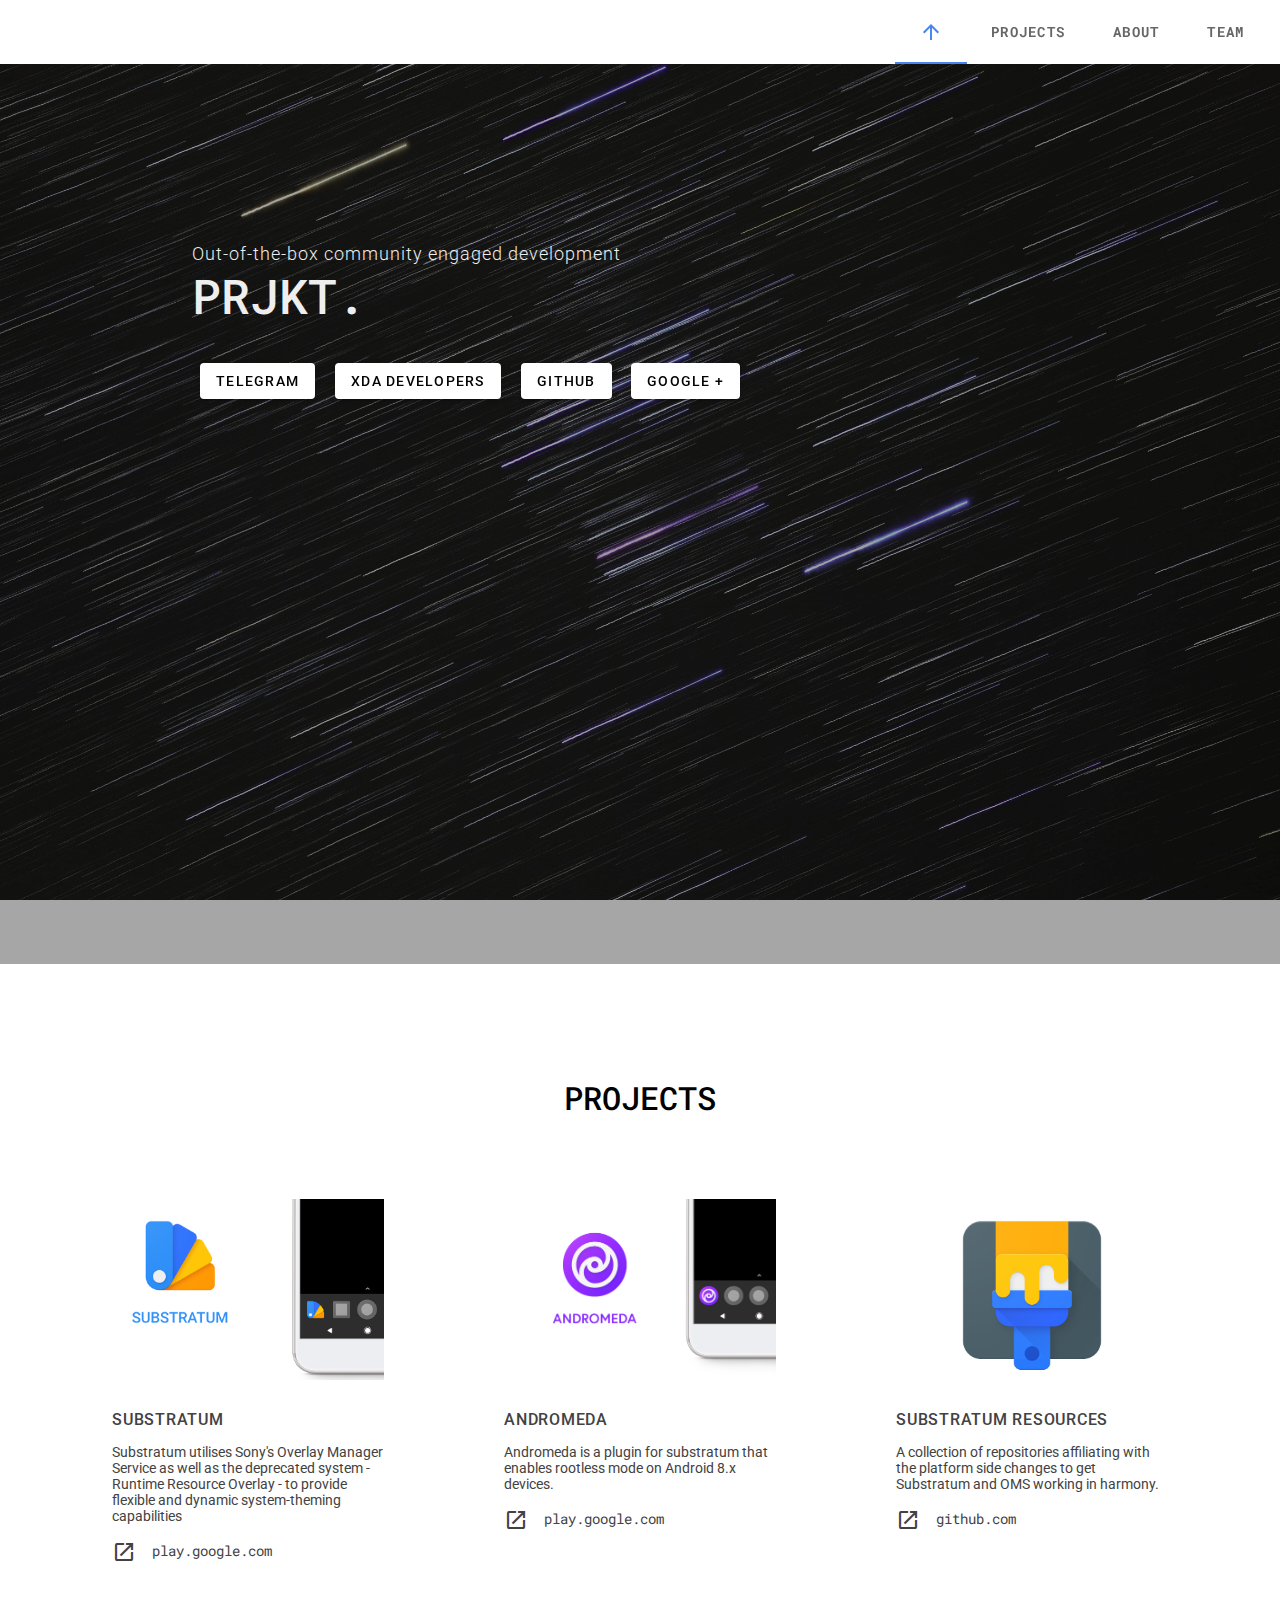
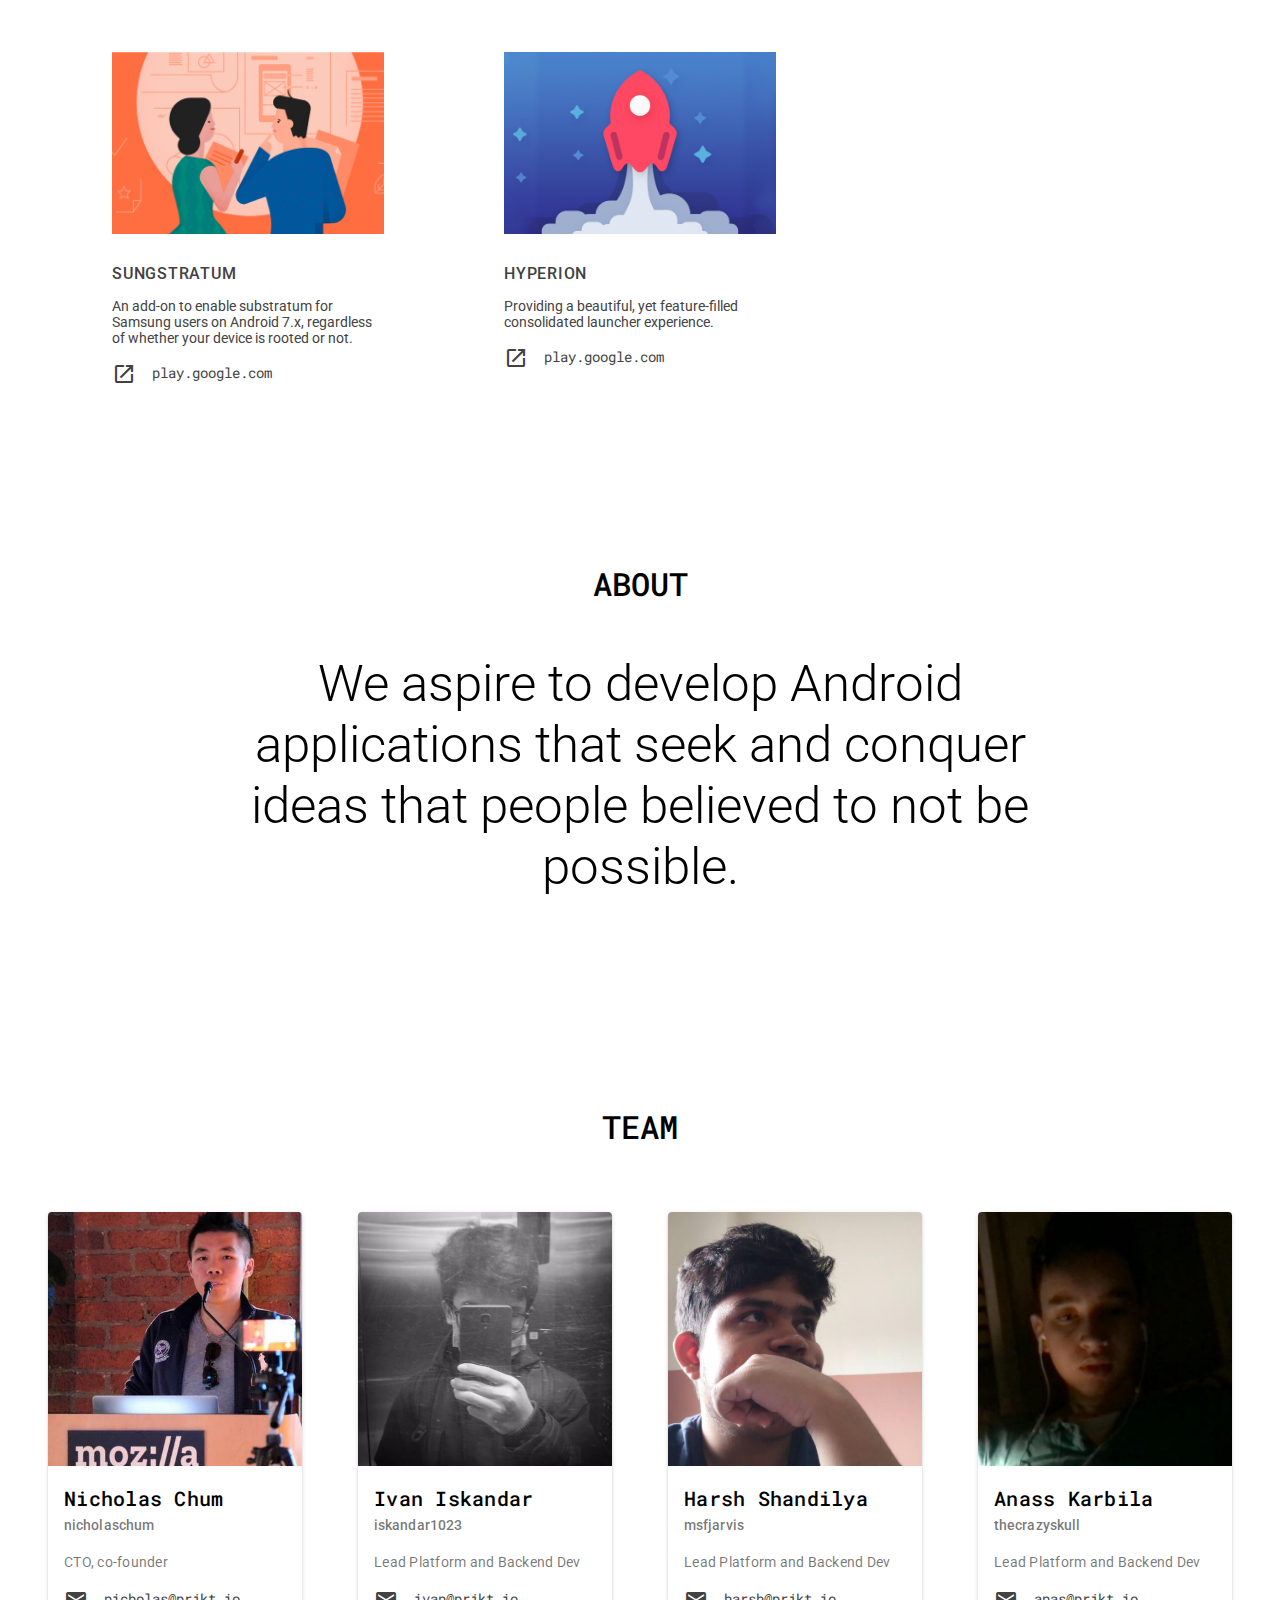
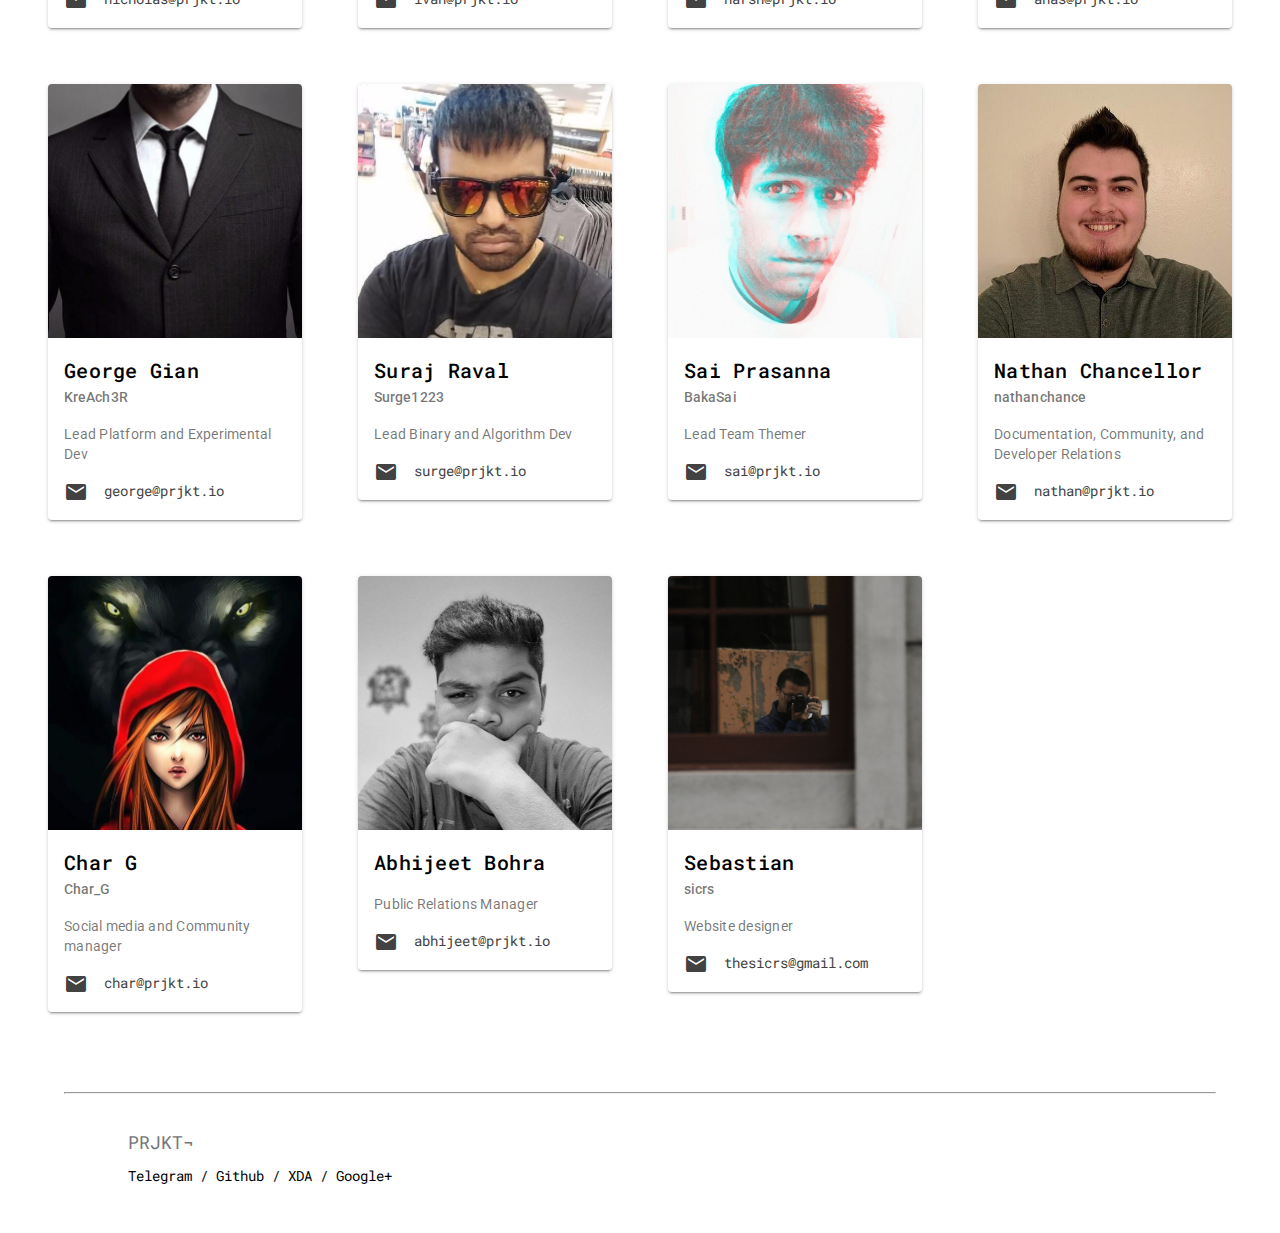
==== index.html @ 043cee05 "Fix navigation using the tab-bar" ====
<!DOCTYPE html>
<html>

<head>
    <meta charset="utf-8" />
    <meta http-equiv="X-UA-Compatible" content="IE=edge">
    <title>prjkt.</title>
    <meta name="viewport" content="width=device-width, initial-scale=1">

    <link rel="stylesheet" type="text/css" media="screen" href="css/material-components-web.min.css" />
    <link rel="stylesheet" href="https://fonts.googleapis.com/css?family=Roboto+Mono" />
    <link rel="stylesheet" type="text/css" href="css/main.css" />
    <link href="https://fonts.googleapis.com/css?family=Roboto" rel="stylesheet">
    <link href="https://fonts.googleapis.com/icon?family=Material+Icons" rel="stylesheet">

    <script src="js/material-components-web.min.js"></script>
    <script src="js/main.js"></script>
    <script src="js/smoothscroll.js"></script>
</head>

<body class="mdc-typography theme-primary">
        <header class="mdc-top-app-bar mdc-top-app-bar--fixed animatables">
            <div class="mdc-top-app-bar__row">
            <!--
                <section class="mdc-top-app-bar__section mdc-top-app-bar__section--align-start desktop">
                    <span class="mdc-top-app-bar__title invisible">prjkt</span>
                </section>
            -->
                <section class="mdc-top-app-bar__section mdc-top-app-bar__section--align-end">
                        <div class="mdc-tab-bar">
                                <div class="mdc-tab-scroller">
                                    <div class="mdc-tab-scroller__scroll-area">
                                        <div class="mdc-tab-scroller__scroll-content">
                                            <button class="mdc-tab mdc-tab--active ">
                                                <span class="mdc-tab__content">
                                                    <span class="mdc-tab__icon material-icons" aria-hidden="true">arrow_upward</span>
                                                </span>
                                                <span class="mdc-tab-indicator mdc-tab-indicator--active">
                                                    <span class="mdc-tab-indicator__content mdc-tab-indicator__content--underline"></span>
                                                </span>
                                                <span class="mdc-tab__ripple"></span>
                                            </button>
                                            <button class="mdc-tab ">
                                                <span class="mdc-tab__content">
                                                    <span class="mdc-tab__text-label">Projects</span>
                                                </span>
                                                <span class="mdc-tab-indicator">
                                                    <span class="mdc-tab-indicator__content mdc-tab-indicator__content--underline"></span>
                                                </span>
                                                <span class="mdc-tab__ripple"></span>
                                            </button>
                                            <button class="mdc-tab ">
                                                <span class="mdc-tab__content">
                                                    <span class="mdc-tab__text-label">About</span>
                                                </span>
                                                <span class="mdc-tab-indicator">
                                                    <span class="mdc-tab-indicator__content mdc-tab-indicator__content--underline"></span>
                                                </span>
                                                <span class="mdc-tab__ripple"></span>
                                            </button>
                                            <button class="mdc-tab ">
                                                <span class="mdc-tab__content">
                                                    <span class="mdc-tab__text-label">Team</span>
                                                </span>
                                                <span class="mdc-tab-indicator">
                                                    <span class="mdc-tab-indicator__content mdc-tab-indicator__content--underline"></span>
                                                </span>
                                                <span class="mdc-tab__ripple"></span>
                                            </button>
                                        </div>
                                    </div>
                                </div>
                            </div>
                </section>
            </div>
        </header>
        
        <div class="main mdc-top-app-bar--fixed-adjust">
            <div class="hero animatables">
                <div class="hero container">
                    <h1 class="hero desc mdc-typography--body2">Out-of-the-box community engaged development</h1>
                    <h1 class="hero title">PRJKT.</h1>
                    <div class="links">
                        <a class="mdc-button mdc-button--raised" target="_blank" href="https://t.me/substratum">Telegram</a>
                        <a class="mdc-button mdc-button--raised" target="_blank" href="https://forum.xda-developers.com/apps/substratum">XDA Developers</a>
                        <a class="mdc-button mdc-button--raised" target="_blank" href="https://www.github.com/prjkt-io">Github</a>
                        <a class="mdc-button mdc-button--raised" target="_blank" href="https://plus.google.com/communities/102261717366580091389">Google +</a>
                    </div>
                </div>
            </div>

            <div class="projects animatables mdc-layout-grid section">
                <h1 class="mdc-typography__headline5 projects-header section-header">Projects</h1>

                <div class="mdc-layout-grid__inner">

                    <div class=" mdc-layout-grid__cell mdc-layout-grid__cell--span-4-desktop mdc-layout-grid__cell--span-8-tablet">
                        <div class="project-item">
                            <a href="https://play.google.com/store/apps/details?id=projekt.substratum" target="_blank">

                                <div class="project-image" style="background-image: url(assets/images/image19.png)"></div>
                                <div class="project-content">
                                    <div class="project-heading mdc-typography--overline">
                                        substratum
                                    </div>
                                    <div class="project-desc">
                                        Substratum utilises Sony's Overlay Manager Service as well as the deprecated
                                        system - Runtime Resource Overlay - to provide flexible and dynamic
                                        system-theming capabilities
                                    </div>
                                    <div class="project-tag url">
                                        <i class="material-icons">open_in_new</i>
                                        play.google.com
                                    </div>
                                </div>

                            </a>
                        </div>
                    </div>

                    <div class="mdc-layout-grid__cell mdc-layout-grid__cell--span-4-desktop mdc-layout-grid__cell--span-8-tablet">
                        <div class="project-item">
                            <a href="https://play.google.com/store/apps/details?id=projekt.andromeda" target="_blank">
                                <div class="project-image" style="background-image: url(assets/images/image07.png)"></div>
                                <div class="project-content">
                                    <div class="project-heading mdc-typography--overline">
                                        andromeda
                                    </div>
                                    <div class="project-desc">
                                        Andromeda is a plugin for substratum that enables rootless mode on Android 8.x
                                        devices.
                                    </div>
                                    <div class="project-tag url">
                                        <i class="material-icons">open_in_new</i>
                                        play.google.com
                                    </div>
                                </div>
                            </a>
                        </div>
                    </div>

                    <div class="mdc-layout-grid__cell mdc-layout-grid__cell--span-4-desktop mdc-layout-grid__cell--span-8-tablet">
                        <div class="project-item">
                            <a href="https://github.com/SubstratumResources" target="_blank">
                                <div class="project-image" style="background-image: url(assets/images/image20.png)"></div>
                                <div class="project-content">
                                    <div class="project-heading mdc-typography--overline">
                                        substratum resources
                                    </div>
                                    <div class="project-desc">
                                        A collection of repositories affiliating with the platform side changes to get
                                        Substratum and OMS working in harmony.
                                    </div>
                                    <div class="project-tag url">
                                        <i class="material-icons">open_in_new</i>
                                        github.com
                                    </div>
                                </div>
                            </a>
                        </div>
                    </div>

                    <div class="mdc-layout-grid__cell mdc-layout-grid__cell--span-4-desktop mdc-layout-grid__cell--span-8-tablet">
                        <div class="project-item">
                            <a href="https://play.google.com/store/apps/details?id=projekt.sungstratum" target="_blank">
                                <div class="project-image"></div>
                                <div class="project-content">
                                    <div class="project-heading mdc-typography--overline">
                                        sungstratum
                                    </div>
                                    <div class="project-desc">
                                        An add-on to enable substratum for Samsung users on Android 7.x, regardless of
                                        whether your device is rooted or not.
                                    </div>
                                    <div class="project-tag url">
                                        <i class="material-icons">open_in_new</i>
                                        play.google.com
                                    </div>
                                </div>
                            </a>
                        </div>
                    </div>

                    <div class="mdc-layout-grid__cell mdc-layout-grid__cell--span-4-desktop mdc-layout-grid__cell--span-8-tablet">
                        <div class="project-item">
                            <a href="https://play.google.com/store/apps/details?id=projekt.launcher" target="_blank">
                                <div class="project-image" style="background-image: url(assets/images/image21.png)"></div>
                                <div class="project-content">
                                    <div class="project-heading mdc-typography--overline">
                                        hyperion
                                    </div>
                                    <div class="project-desc">
                                        Providing a beautiful, yet feature-filled consolidated launcher experience.
                                    </div>
                                    <div class="project-tag url">
                                        <i class="material-icons">open_in_new</i>
                                        play.google.com
                                    </div>
                                </div>
                            </a>
                        </div>
                    </div>
                </div>

            </div>
            
            <div class="about section">
                <h1 class="about-header section-header">About</h1>
                <p class="about-content">We aspire to develop Android applications that <span class="about-special">s</span><span class="about-special">e</span><span class="about-special">e</span><span class="about-special">k</span><span class="about-special"> </span><span class="about-special">a</span><span class="about-special">n</span><span class="about-special">d</span><span class="about-special"> </span><span class="about-special">c</span><span class="about-special">o</span><span class="about-special">n</span><span class="about-special">q</span><span class="about-special">u</span><span class="about-special">e</span><span class="about-special">r</span><span class="about-special"> </span><span class="about-special">i</span><span class="about-special">d</span><span class="about-special">e</span><span class="about-special">a</span><span class="about-special">s</span> that people believed to not be possible.</p>
            </div>

            <div class="team section mdc-layout-grid">
                <h1 class="team-header section-header">Team</h1>
                <div class="mdc-layout-grid__inner">

                    <div class="mdc-layout-grid__cell mdc-layout-grid__cell--span-3-desktop mdc-layout-grid__cell--span-8-tablet mdc-layout-grid__cell--span-4-phone">
                        <a class="mdc-card" href="mailto:nicholas@prjkt.io">
                            
                            <div class="mdc-card__media mdc-card__media--square" style="background-image: url(assets/images/image08.jpg)"></div>
                            <div class="card-primary">
                                <h2 class="mdc-typography--headline6">Nicholas Chum</h2>
                                <h3 class="mdc-typography--subtitle2">nicholaschum</h3>
                            </div>
                            <div class="card-secondary mdc-typography--body2">
                                CTO, co-founder
                            </div>
                            <div class="tag">
                                <i class="material-icons">mail</i>
                                nicholas@prjkt.io
                            </div>
                            
                        </a>
                    </div>

                    <div class="mdc-layout-grid__cell mdc-layout-grid__cell--span-3-desktop mdc-layout-grid__cell--span-8-tablet mdc-layout-grid__cell--span-4-phone">
                        <a class="mdc-card" href="mailto:ivan@prjkt.io">
                            
                            <div class="mdc-card__media mdc-card__media--square" style="background-image: url(assets/images/image10.jpg)"></div>
                            <div class="card-primary">
                                <h2 class="mdc-typography--headline6">Ivan Iskandar</h2>
                                <h3 class="mdc-typography--subtitle2">iskandar1023</h3>
                            </div>
                            <div class="card-secondary mdc-typography--body2">
                                Lead Platform and Backend Dev
                            </div>
                            <div class="tag">
                                <i class="material-icons">mail</i>
                                ivan@prjkt.io
                            </div>
                            
                        </a>
                    </div>

                    <div class="mdc-layout-grid__cell mdc-layout-grid__cell--span-3-desktop mdc-layout-grid__cell--span-8-tablet mdc-layout-grid__cell--span-4-phone">
                        <a class="mdc-card" href="mailto:harsh@prjkt.io">
                            
                            <div class="mdc-card__media mdc-card__media--square" style="background-image: url(assets/images/image11.jpg)"></div>
                            <div class="card-primary">
                                <h2 class="mdc-typography--headline6">Harsh Shandilya</h2>
                                <h3 class="mdc-typography--subtitle2">msfjarvis</h3>
                            </div>
                            <div class="card-secondary mdc-typography--body2">
                                Lead Platform and Backend Dev
                            </div>
                            <div class="tag">
                                <i class="material-icons">mail</i>
                                harsh@prjkt.io
                            </div>
                            
                        </a>
                    </div>

                    <div class="mdc-layout-grid__cell mdc-layout-grid__cell--span-3-desktop mdc-layout-grid__cell--span-8-tablet mdc-layout-grid__cell--span-4-phone">
                        <a class="mdc-card" href="mailto:anas@prjkt.io">
                            
                            <div class="mdc-card__media mdc-card__media--square" style="background-image: url(assets/images/image12.jpg)"></div>
                            <div class="card-primary">
                                <h2 class="mdc-typography--headline6">Anass Karbila</h2>
                                <h3 class="mdc-typography--subtitle2">thecrazyskull</h3>
                            </div>
                            <div class="card-secondary mdc-typography--body2">
                                Lead Platform and Backend Dev
                            </div>
                            <div class="tag">
                                <i class="material-icons">mail</i>
                                anas@prjkt.io
                            </div>
                            
                        </a>
                    </div>

                    <div class="mdc-layout-grid__cell mdc-layout-grid__cell--span-3-desktop mdc-layout-grid__cell--span-8-tablet mdc-layout-grid__cell--span-4-phone">
                        <a class="mdc-card" href="mailto:george@prjkt.io">
                            
                            <div class="mdc-card__media mdc-card__media--square" style="background-image: url(assets/images/image13.jpg)"></div>
                            <div class="card-primary">
                                <h2 class="mdc-typography--headline6">George Gian</h2>
                                <h3 class="mdc-typography--subtitle2">KreAch3R</h3>
                            </div>
                            <div class="card-secondary mdc-typography--body2">
                                Lead Platform and Experimental Dev
                            </div>
                            <div class="tag">
                                <i class="material-icons">mail</i>
                                george@prjkt.io
                            </div>
                            
                        </a>
                    </div>

                    <div class="mdc-layout-grid__cell mdc-layout-grid__cell--span-3-desktop mdc-layout-grid__cell--span-8-tablet mdc-layout-grid__cell--span-4-phone">
                        <a class="mdc-card" href="mailto:surge@prjkt.io">
                            
                            <div class="mdc-card__media mdc-card__media--square" style="background-image: url(assets/images/image14.jpg)"></div>
                            <div class="card-primary">
                                <h2 class="mdc-typography--headline6">Suraj Raval</h2>
                                <h3 class="mdc-typography--subtitle2">Surge1223</h3>
                            </div>
                            <div class="card-secondary mdc-typography--body2">
                                Lead Binary and Algorithm Dev
                            </div>
                            <div class="tag">
                                <i class="material-icons">mail</i>
                                surge@prjkt.io
                            </div>
                            
                        </a>
                    </div>

                    <div class="mdc-layout-grid__cell mdc-layout-grid__cell--span-3-desktop mdc-layout-grid__cell--span-8-tablet mdc-layout-grid__cell--span-4-phone">
                        <a class="mdc-card" href="mailto:sai@prjkt.io">
                            
                            <div class="mdc-card__media mdc-card__media--square" style="background-image: url(assets/images/image15.jpg)"></div>
                            <div class="card-primary">
                                <h2 class="mdc-typography--headline6">Sai Prasanna</h2>
                                <h3 class="mdc-typography--subtitle2">BakaSai</h3>
                            </div>
                            <div class="card-secondary mdc-typography--body2">
                                Lead Team Themer
                            </div>
                            <div class="tag">
                                <i class="material-icons">mail</i>
                                sai@prjkt.io
                            </div>
                            
                        </a>
                    </div>

                    <div class="mdc-layout-grid__cell mdc-layout-grid__cell--span-3-desktop mdc-layout-grid__cell--span-8-tablet mdc-layout-grid__cell--span-4-phone">
                        <a class="mdc-card" href="mailto:nathan@prjkt.io">
                            
                            <div class="mdc-card__media mdc-card__media--square" style="background-image: url(assets/images/image16.jpg)"></div>
                            <div class="card-primary">
                                <h2 class="mdc-typography--headline6">Nathan Chancellor</h2>
                                <h3 class="mdc-typography--subtitle2">nathanchance</h3>
                            </div>
                            <div class="card-secondary mdc-typography--body2">
                                Documentation, Community, and Developer Relations
                            </div>
                            <div class="tag">
                                <i class="material-icons">mail</i>
                                nathan@prjkt.io
                            </div>
                            
                        </a>
                    </div>

                    <div class="mdc-layout-grid__cell mdc-layout-grid__cell--span-3-desktop mdc-layout-grid__cell--span-8-tablet mdc-layout-grid__cell--span-4-phone">
                        <a class="mdc-card" href="mailto:char@prjkt.io">
                            
                            <div class="mdc-card__media mdc-card__media--square" style="background-image: url(assets/images/image17.jpg)"></div>
                            <div class="card-primary">
                                <h2 class="mdc-typography--headline6">Char G</h2>
                                <h3 class="mdc-typography--subtitle2">Char_G</h3>
                            </div>
                            <div class="card-secondary mdc-typography--body2">
                                Social media and Community manager
                            </div>
                            <div class="tag">
                                <i class="material-icons">mail</i>
                                char@prjkt.io
                            </div>
                            
                        </a>
                    </div>

                    <div class="mdc-layout-grid__cell mdc-layout-grid__cell--span-3-desktop mdc-layout-grid__cell--span-8-tablet mdc-layout-grid__cell--span-4-phone">
                        <a class="mdc-card" href="mailto:abhijeet@prjkt.io">
                            
                            <div class="mdc-card__media mdc-card__media--square" style="background-image: url(assets/images/image18.jpg)"></div>
                            <div class="card-primary">
                                <h2 class="mdc-typography--headline6">Abhijeet Bohra</h2>
                            </div>
                            <div class="card-secondary mdc-typography--body2">
                                Public Relations Manager
                            </div>
                            <div class="tag">
                                <i class="material-icons">mail</i>
                                abhijeet@prjkt.io
                            </div>
                            
                        </a>
                    </div>
                    

                    <div class="mdc-layout-grid__cell mdc-layout-grid__cell--span-3-desktop mdc-layout-grid__cell--span-8-tablet mdc-layout-grid__cell--span-4-phone">
                        <a class="mdc-card" href="mailto:thesicrs@gmail.com">
                            
                            <div class="mdc-card__media mdc-card__media--square" style="background-image: url(assets/images/image22.jpeg)"></div>
                            <div class="card-primary">
                                <h2 class="mdc-typography--headline6">Sebastian</h2>
                                <h3 class="mdc-typography--subtitle2">sicrs</h3>
                            </div>
                            <div class="card-secondary mdc-typography--body2">
                                Website designer
                            </div>
                            <div class="tag">
                                <i class="material-icons">mail</i>
                                thesicrs@gmail.com
                            </div>
                            
                        </a>
                    </div>
                </div>
            </div>
            
            <div class="footer">
                <div class="container">
                    <hr>
                    <div class="footer-inner">
                        <h2 class="mdc-typography--headline5">PRJKT</h2>
                        <ul>
                            <li><a target="_blank" href="https://t.me/substratum">Telegram</a></li>
                            <li><a target="_blank" href="https://www.github.com/prjkt-io">Github</a></li>
                            <li><a target="_blank" href="https://forum.xda-developers.com/apps/substratum">XDA</a></li>
                            <li><a target="_blank" href="https://plus.google.com/communities/102261717366580091389">Google+</a></li>
                        </ul>
                    </div>
                </div>
            </div>
        </div>
            
        </div>

</body>

</html>
---- css/main.css ----
/*RULES*/
@media (max-width: 599px) {
    .phone {
        visibility: visible
    }
    .desktop {
        visibility: hidden
    }
    .about-content {
        font-size: 8vw;
        padding: 0 3vw 64px;
    }
    .footer-inner {
        padding: 32px 1.5vw 32px;
    }
    .mdc-tab-bar {
        margin: 0 auto;
    }
    :root {
        --header-h: 56px
    }
}

@media (min-width: 600px) {
    .phone {
        visibility: hidden
    }
    .desktop {
        visibility: visible
    }
    .about-content {
        font-size: 4vw;
        padding: 0 12.5vw 64px;
    }
    .footer-inner {
        padding: 32px 5vw 32px;
    }
    :root {
        --header-h: 64px
    }
    
}

* {
    margin: 0px;
    padding: 0px;
}

html {
    overflow-x: hidden
}

body {
    font-family: 'Roboto';
    --mdc-theme-primary: #FFFFFF;
    --mdc-theme-on-primary: #000000;
}

.mdc-top-app-bar {
    color: #000000;
}

header .mdc-button {
    --mdc-theme-primary: #344955;
}

.mdc-top-app-bar__section--align-end button {
    margin-left: 8px;
    margin-right: 8px;
}

.mdc-top-app-bar__title {
    font-family: 'Roboto Mono';
    color: #000;
}

.mdc-top-app-bar .active {
    --mdc-theme-primary: var(--mdc-theme-secondary)
}

.hero {
    background-size: cover;
    background-position: center;
    background-position: center;
    background-repeat: no-repeat;
    background-image: url(../assets/images/bg.jpg);
    background-attachment: fixed;
}

.hero .container {
    padding: 20vh 15vw 0;
    height: 80vh;
    background: linear-gradient(rgba(0, 0, 0, .35), rgba(0, 0, 0, .35));
    color: #EEEEEE;
}

.hero.container .title, .desc {
    background: rgba(0, 0, 0, 0);
}

.hero .desc {
    font-size: 18px;
    letter-spacing: 1px;
    font-weight: 300;
}

.hero .title {
    font-size: 48px;
    font-weight: 500;
    font-family: 'Roboto Mono';
}

.hero .links {
    padding-top: 28px;
}

.hero .links .mdc-button {
    margin: 8px 8px;
}
/*PROJECTS*/
.section {
    padding: 16px 2.5vw 32px;
}

.section-header {
    font-family: 'Roboto Mono';
    font-weight: 500;
    text-align: center;
    padding: 96px 32px 48px;
    text-transform: uppercase;
}

.projects .mdc-layout-grid__inner {
    padding: 0 2.5vw;
}

.project-item {
    padding : 32px;
    height: auto;
    margin: 0 16px;
    box-sizing: border-box;
    border-radius: 4px;
}

.project-image::before {
    display: block;
    content: "";
    width: 100%;
    padding-top: 66.67%;
}

.project-item:hover {
    box-shadow: 0 3px 3px -2px rgba(0,0,0,.2),0 3px 4px 0 rgba(0,0,0,.14),0 1px 8px 0 rgba(0,0,0,.12)
}

.project-image {
    position: relative;
    background-position: center;
    background-size: cover;
    background-repeat: no-repeat;
    background-image: url(../assets/images/test.png);
}

.project-item a {
    text-transform: none;
    text-decoration: none;
    color: #424242;
    border-radius: 8px;
}

.project-content {
    margin-top: 24px;
}

.project-heading {
    font-size: 1rem;
    font-family: 'Roboto';
    font-weight: 500;
    letter-spacing: .75px;
}

.project-desc {
    margin-top: 8px;
    font-size: 14px;
}

.project-tag {
    font-size: .875rem;
    font-family: 'Roboto Mono';
    margin-top: 16px;
    font-weight: 400;
}

.project-tag i {
    margin-right: 8px;
    vertical-align: middle;
}
/*About*/
.about-content {
    text-align: center;
    font-weight: 300;
}

.about-special-selected {
    background-color: #4885ed;
    color: #ffffff;
}

/*TEAM*/
.team .mdc-layout-grid__inner {
    align-content: center
}

.team .mdc-layout-grid__cell {
    margin: 16px;
}

.mdc-card {
    height: auto;
    --mdc-theme-primary: var(--mdc-theme-secondary);
    text-transform: none;
    text-decoration: none;
}

.card-primary {
    padding: 16px;
}

.card-primary h2 {
    font-family: 'Roboto Mono';
    color: #000
}

.card-primary h3 {
    color: rgba(0, 0, 0, .54)
}

.card-secondary {
    padding: 0 16px 16px;
    color: rgba(0, 0, 0, .54)
}

.mdc-card .tag {
    padding: 0 16px 16px;
    font-family: 'Roboto Mono';
    font-size: .875rem;
    font-weight: 400;
    color: rgb(66, 66, 66);
}

.mdc-card .tag i {
    vertical-align: middle;
    margin-right: 8px;
}

/*FOOTER*/
.footer .container {
    padding: 32px 5vw 16px;
}

.footer hr {
    color: #eeeeee;
}

.footer h2 {
    font-family: 'Roboto Mono';
    color: #757575;
    font-size: 18px;
    margin-bottom: 8px
}

.footer h2::after {
    content: '\AC'
}

.footer ul {
    list-style-type: none;
    align-items: center;
    display: flex;
}

.footer li {
    font-size: .875rem;
    font-family: 'Roboto Mono'
}

.footer li::after {
    content: '/';
    margin: 0 8px;
}

.footer li:nth-child(4)::after {
    content: ''
}

.footer ul a {
    text-decoration: none;
    text-transform: none;
    color: #000000;
}

.invisible {
    visibility: hidden;
}

.mdc-tab-bar {
    --mdc-theme-primary: #4885ed;
    width: inherit
}

.mdc-tab {
    font-family: 'Roboto Mono';
    font-weight: 700;
    height: var(--header-h)
}

.mdc-tab-bar button {
    margin: 0px;
}

.mdc-top-app-bar__section--align-end {
    padding: 0px 12px;
}
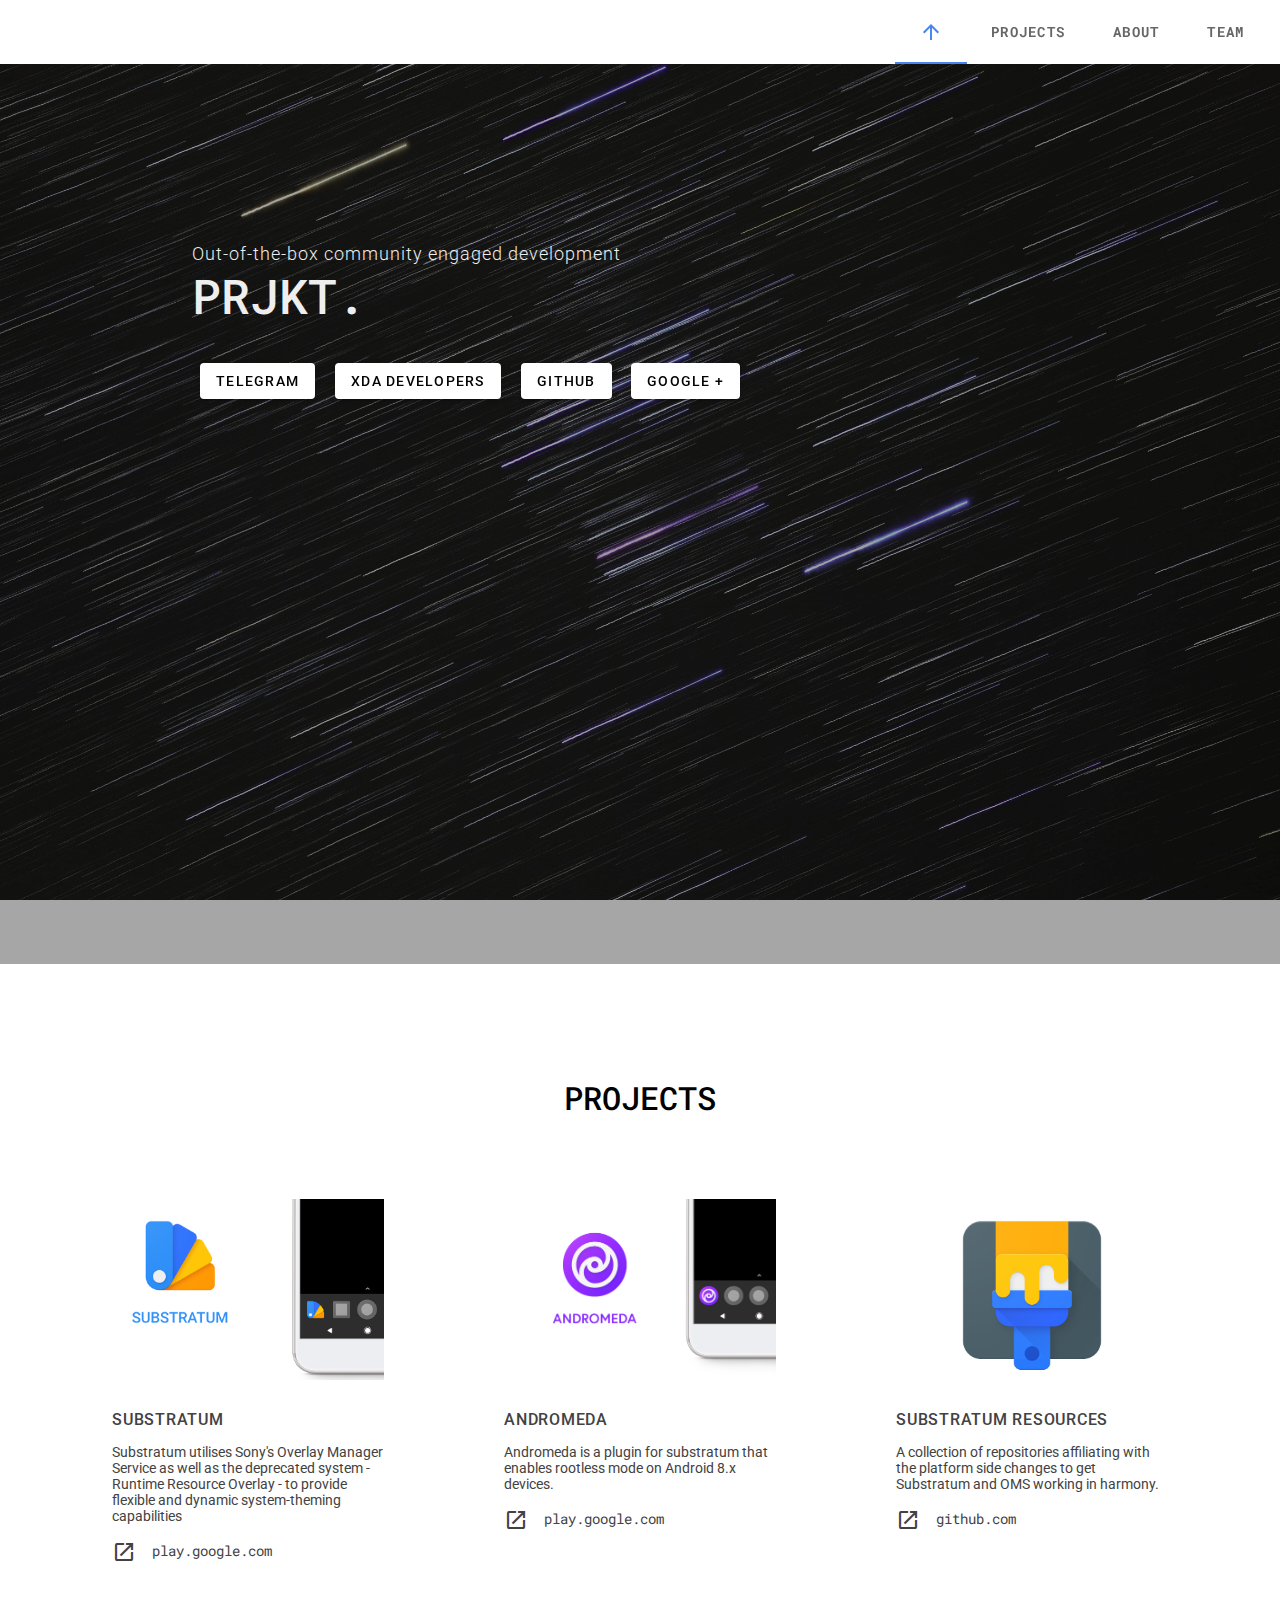
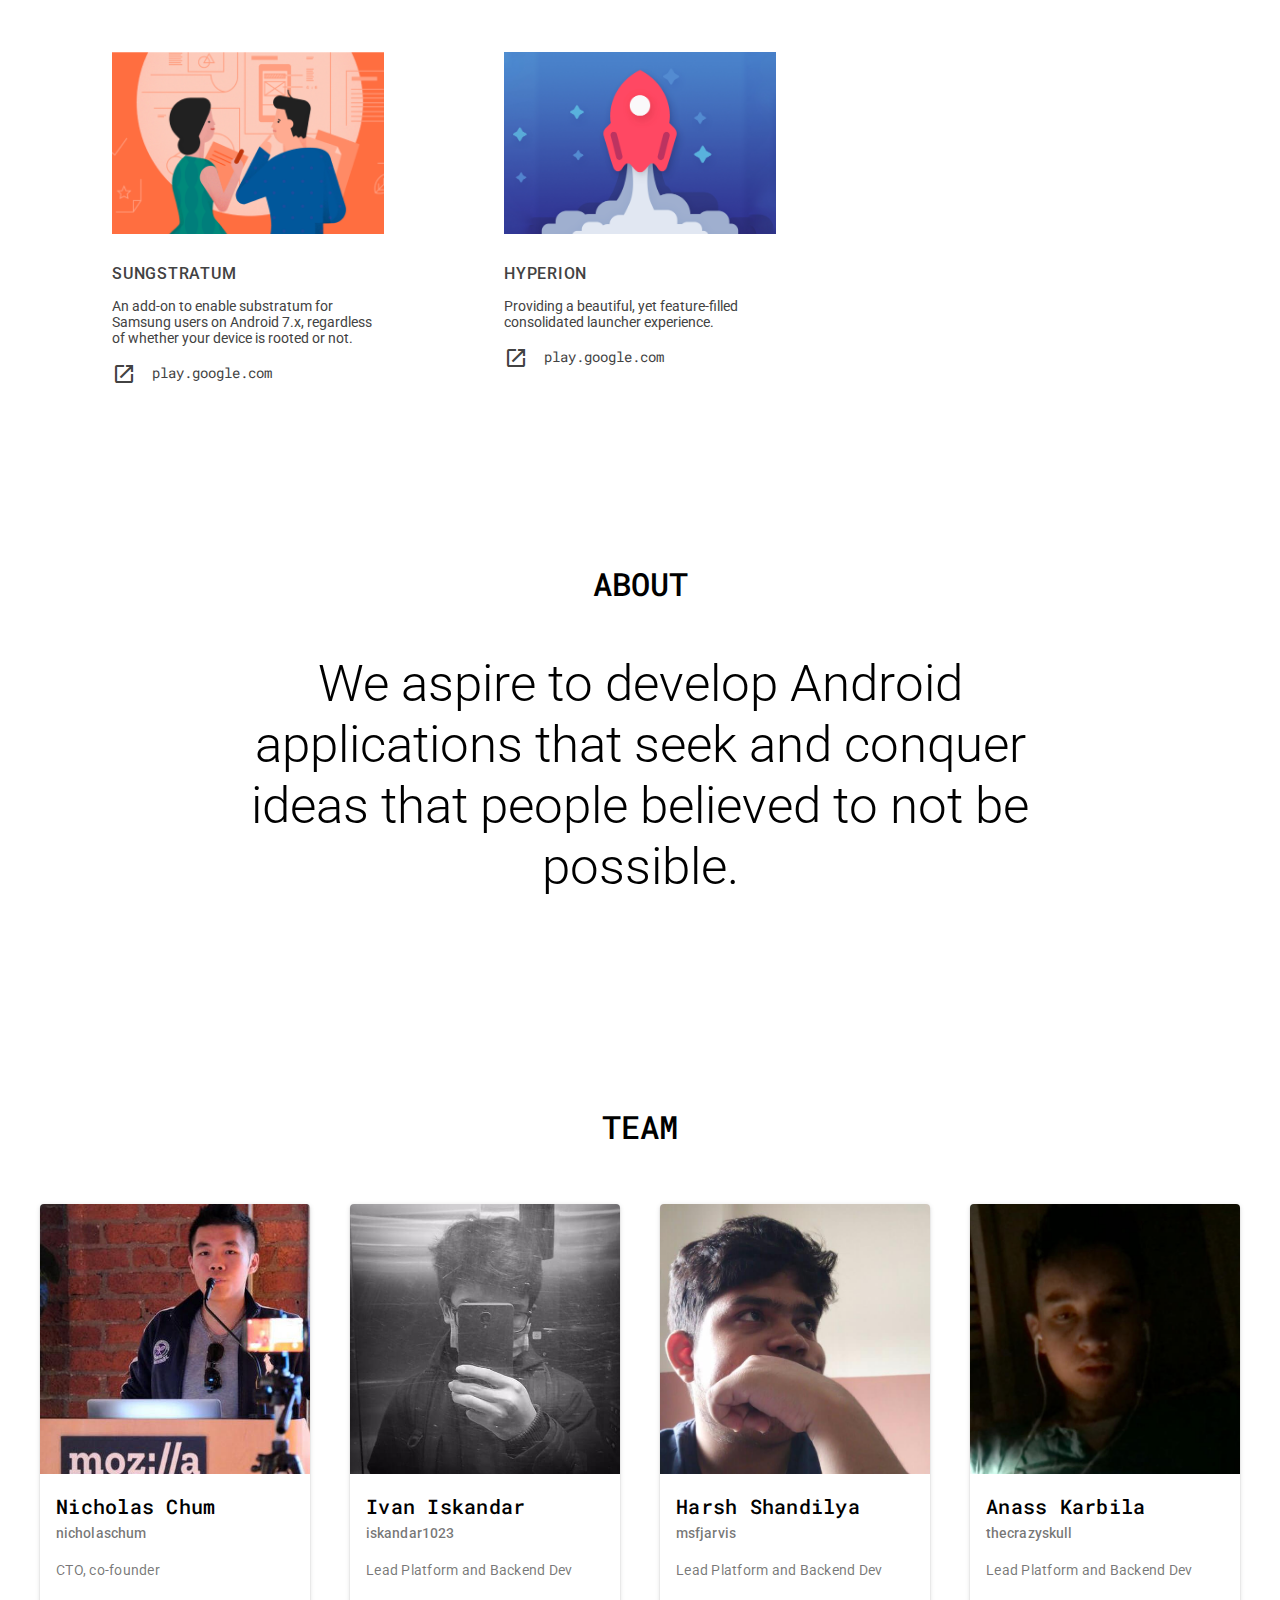
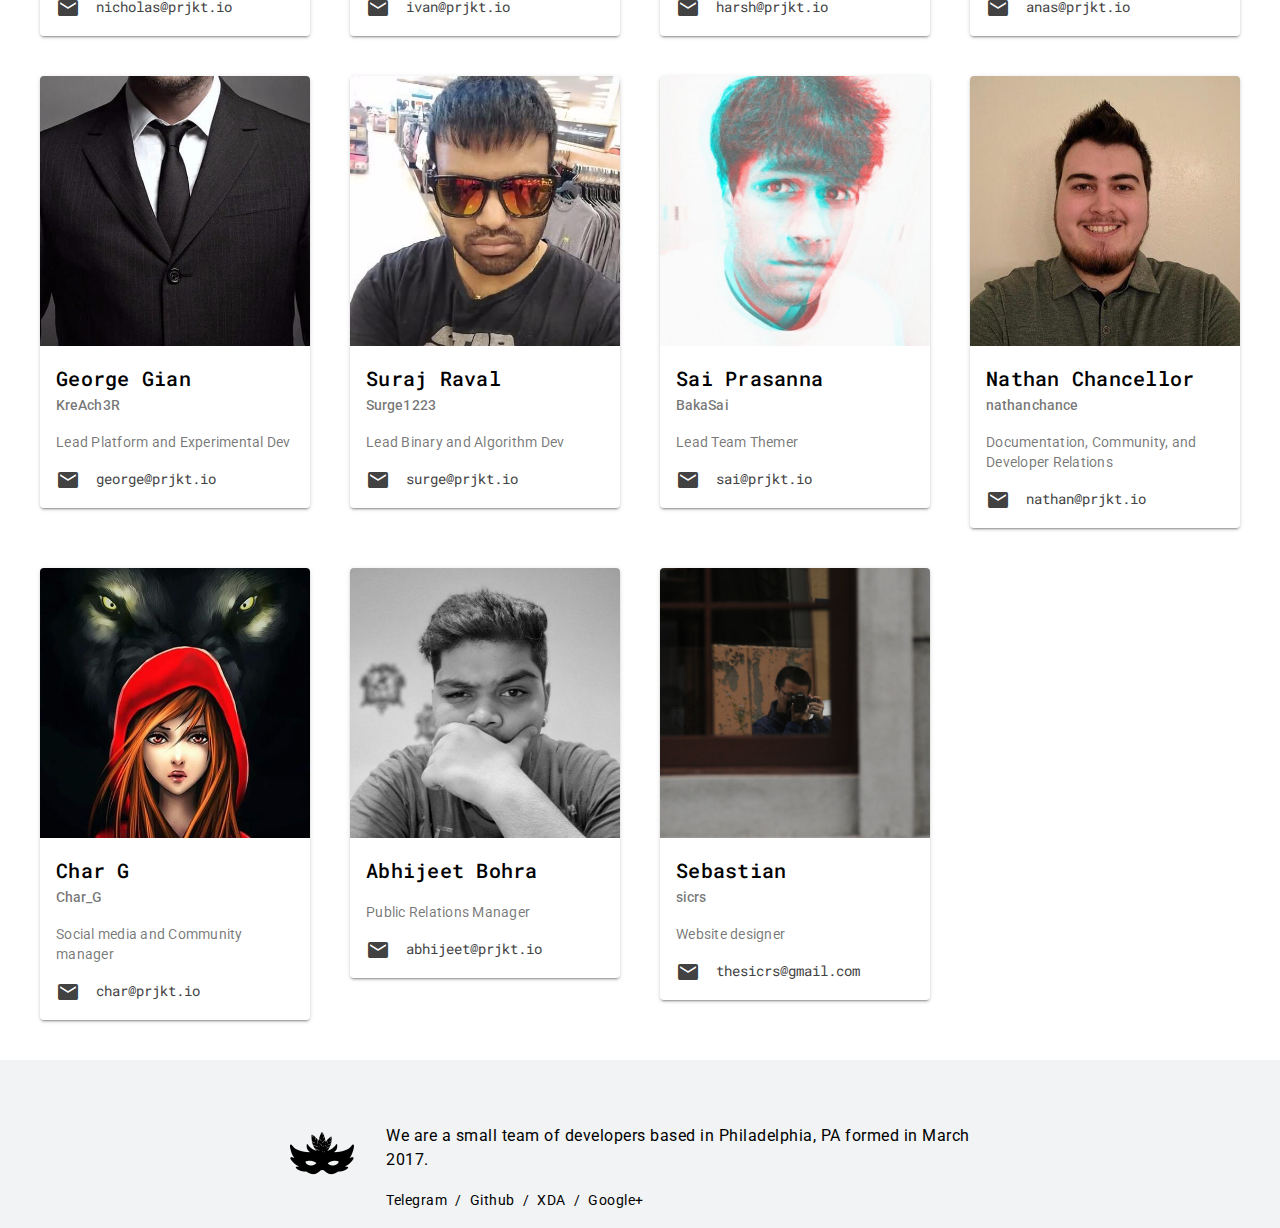
==== commit ed304adc: "Rework footer" ====
--- a/index.html
+++ b/index.html
@@ -423,7 +423,7 @@
                     </div>
                 </div>
             </div>
-            
+            <!--
             <div class="footer">
                 <div class="container">
                     <hr>
@@ -438,6 +438,30 @@
                     </div>
                 </div>
             </div>
+        -->
+            <div class="footer">
+                <div class="footer-wrapper">
+                    <div class="footer-content">
+                        <a class="footer-logo-link">
+                            <div class="footer-logo"></div>
+                        </a>
+                        <div class="footer-text mdc-typography--body1">
+                            We are a small team of developers based in Philadelphia, PA formed in March 2017. 
+                            <div class="footer-link-container">
+                                <ul>
+                                    <li><a target="_blank" href="https://t.me/substratum">Telegram</a></li>
+                                    <li><a target="_blank" href="https://www.github.com/prjkt-io">Github</a></li>
+                                    <li><a target="_blank" href="https://forum.xda-developers.com/apps/substratum">XDA</a></li>
+                                    <li><a target="_blank" href="https://plus.google.com/communities/102261717366580091389">Google+</a></li>
+                                </ul>
+                            </div>
+                        </div>
+                        
+                    </div>
+                    
+                </div>
+            </div>
+
         </div>
             
         </div>
--- a/css/main.css
+++ b/css/main.css
@@ -19,6 +19,9 @@
     :root {
         --header-h: 56px
     }
+    .footer-content {
+        flex-direction: column;
+    }
 }
 
 @media (min-width: 600px) {
@@ -44,6 +47,12 @@
 * {
     margin: 0px;
     padding: 0px;
+}
+
+a {
+    text-decoration: none;
+    text-transform: none;
+    color: #000
 }
 
 html {
@@ -212,7 +221,7 @@
 }
 
 .team .mdc-layout-grid__cell {
-    margin: 16px;
+    margin: 8px;
 }
 
 .mdc-card {
@@ -254,49 +263,54 @@
 }
 
 /*FOOTER*/
-.footer .container {
-    padding: 32px 5vw 16px;
-}
-
-.footer hr {
-    color: #eeeeee;
-}
-
-.footer h2 {
-    font-family: 'Roboto Mono';
-    color: #757575;
-    font-size: 18px;
-    margin-bottom: 8px
-}
-
-.footer h2::after {
-    content: '\AC'
-}
-
-.footer ul {
+.footer {
+    padding: 48px 64px 0;
+    background-color: #f1f3f4;
+}
+
+.footer, .footer-content {
+    display: flex
+}
+
+.footer-wrapper {
+    max-width: 700px;
+    margin:  0px auto;
+    padding: 16px 0px;    
+}
+
+.footer-logo {
+    background-image: url(../assets/images/teamlogo.png);
+    width: 64px;
+    height: 64px;
+    background-size: cover;
+    background-position: center;
+    vertical-align: middle;
+    margin-right: 32px;
+}
+
+.footer-link-container {
+    padding-top: 16px;
+}
+
+.footer-link-container ul {
     list-style-type: none;
     align-items: center;
     display: flex;
 }
 
-.footer li {
+.footer-link-container li {
     font-size: .875rem;
-    font-family: 'Roboto Mono'
-}
-
-.footer li::after {
+    font-family: 'Roboto';
+}
+
+.footer-link-container li::after {
     content: '/';
     margin: 0 8px;
 }
 
-.footer li:nth-child(4)::after {
-    content: ''
-}
-
-.footer ul a {
-    text-decoration: none;
-    text-transform: none;
-    color: #000000;
+.footer-link-container li:nth-child(4)::after {
+    content: '';
+    margin: 0 8px;
 }
 
 .invisible {
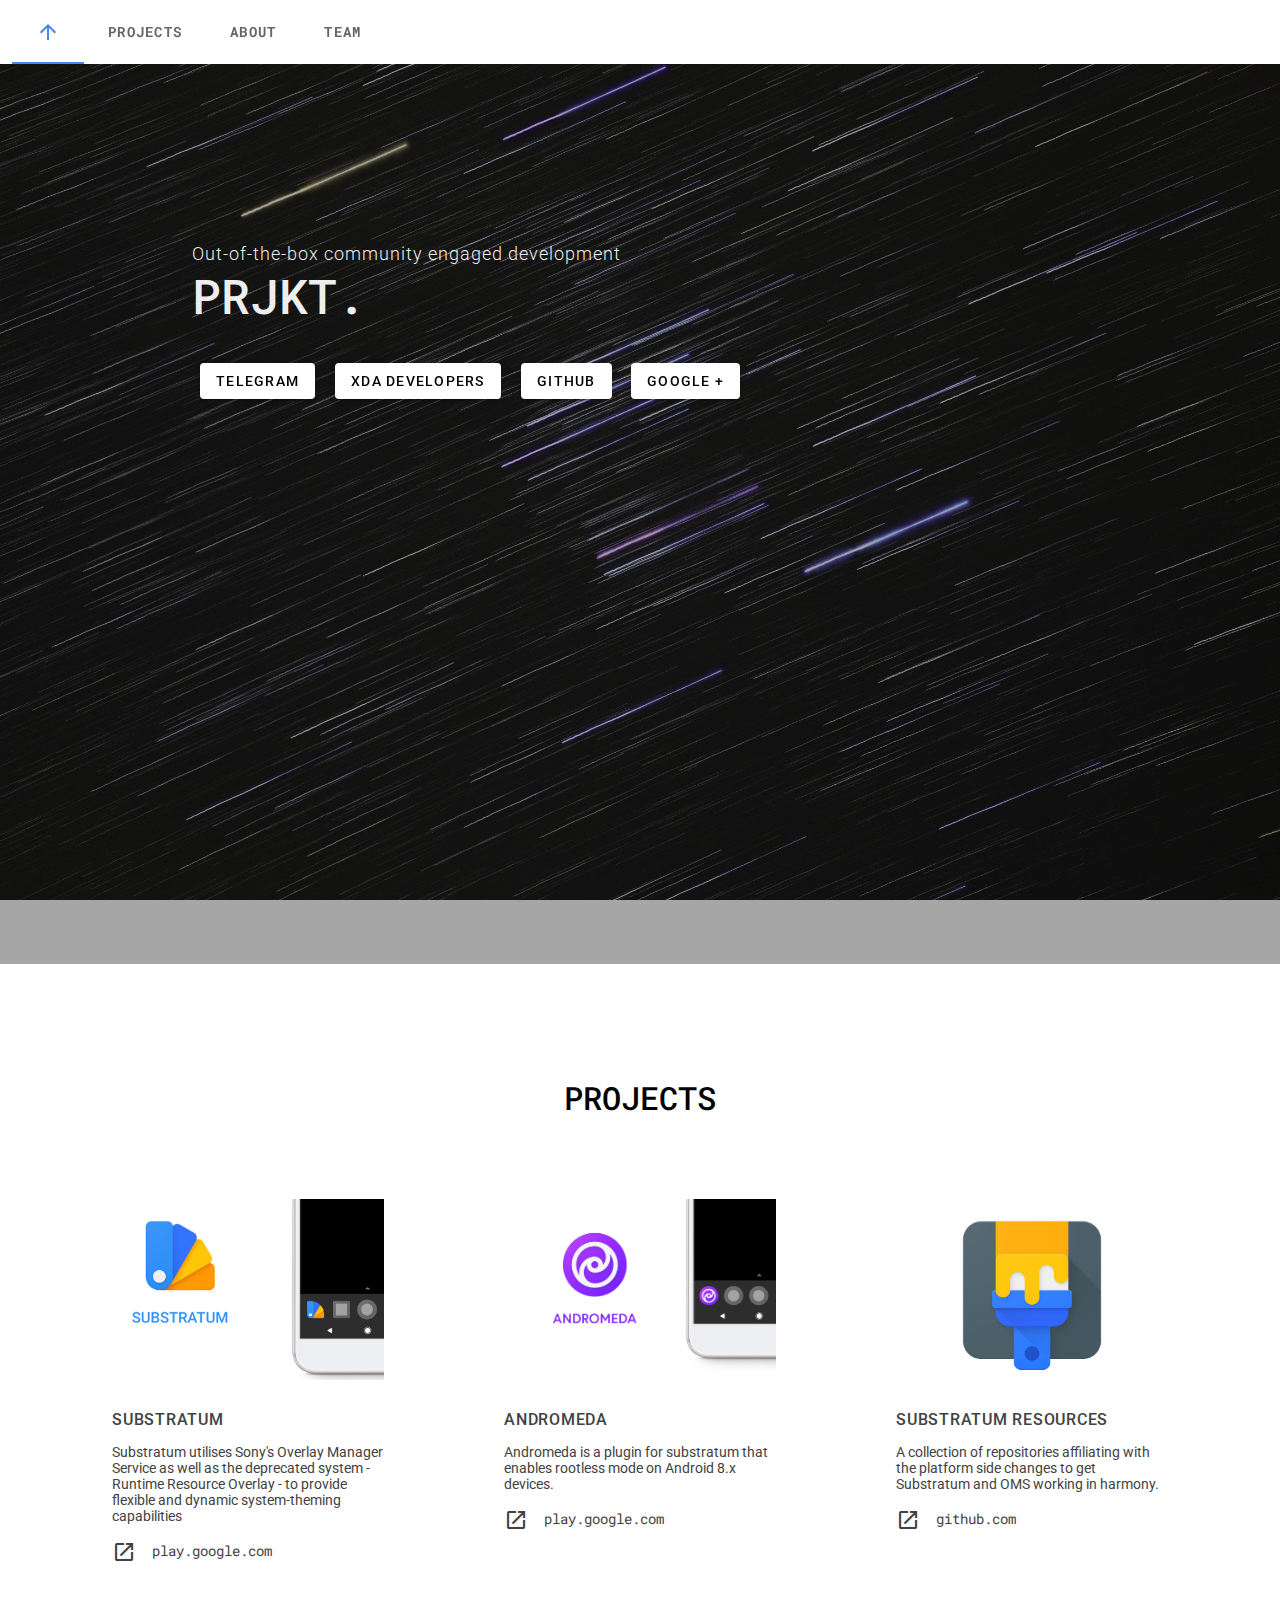
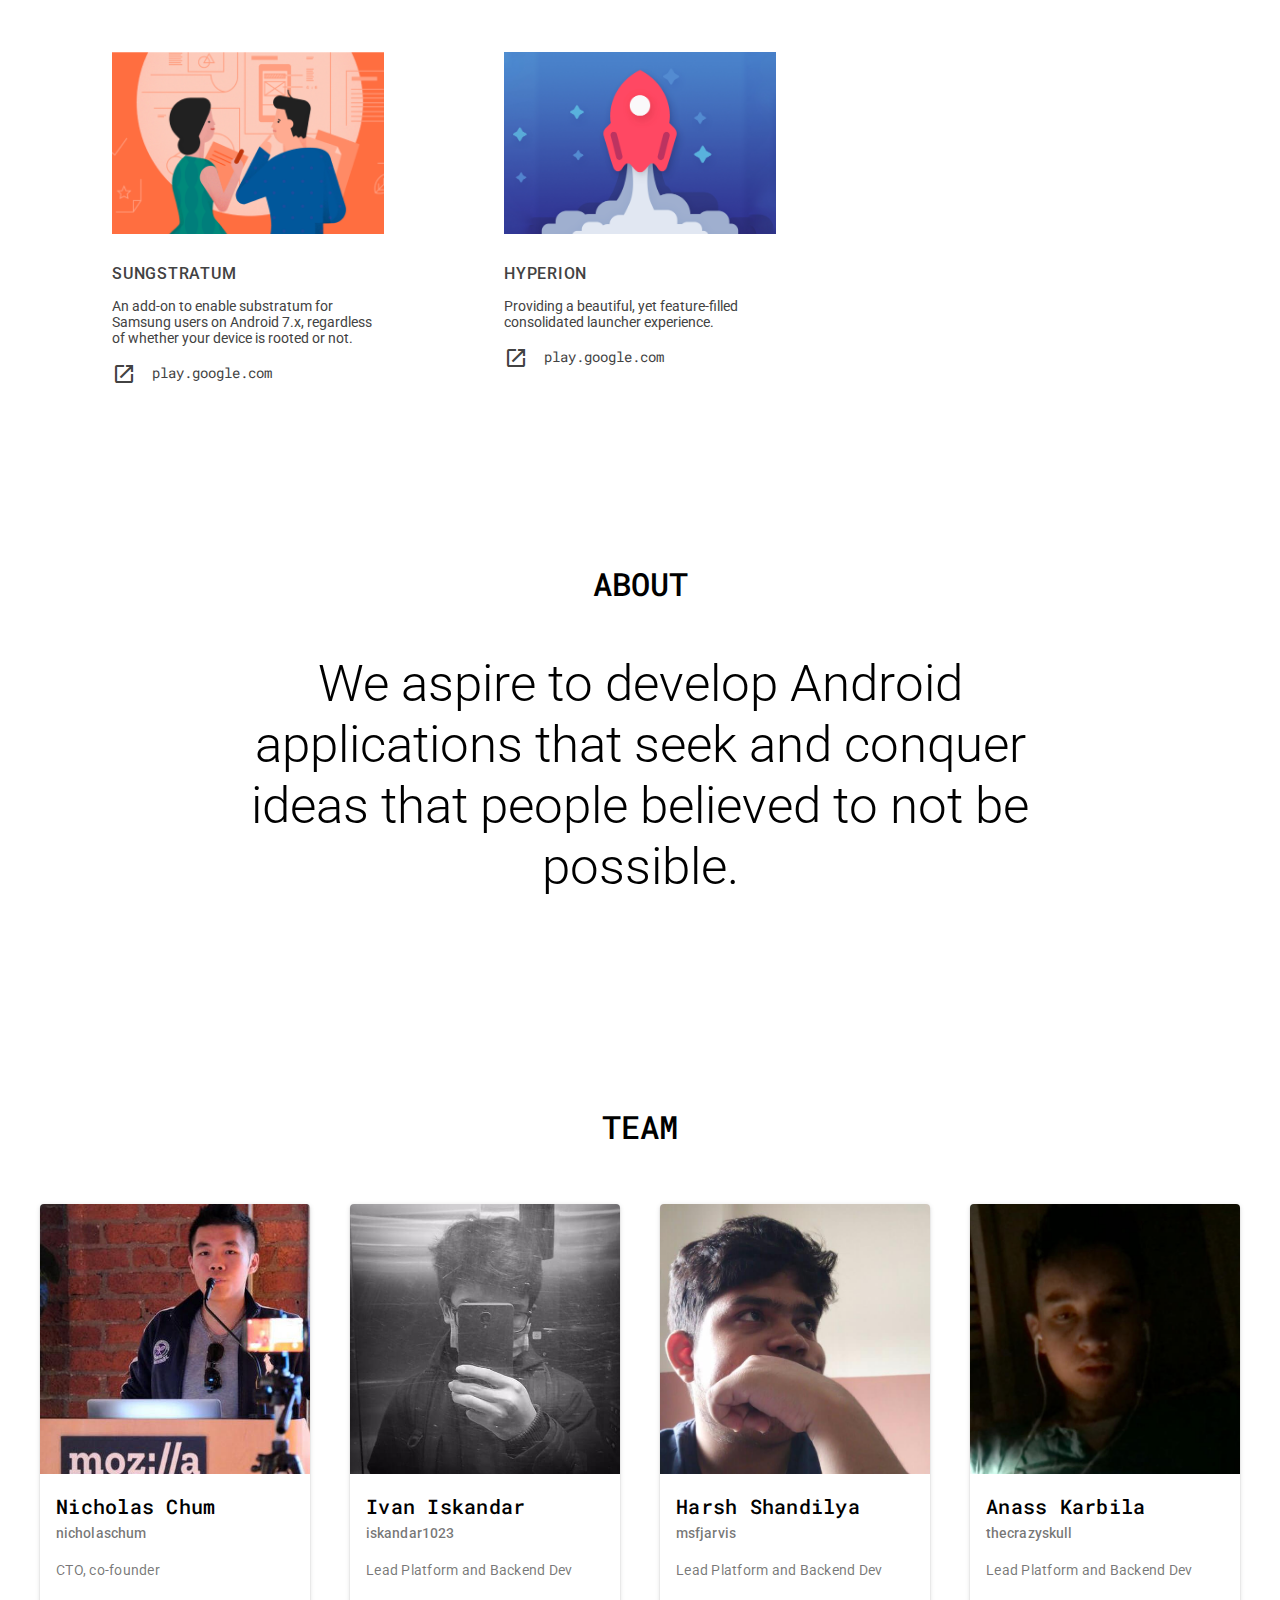
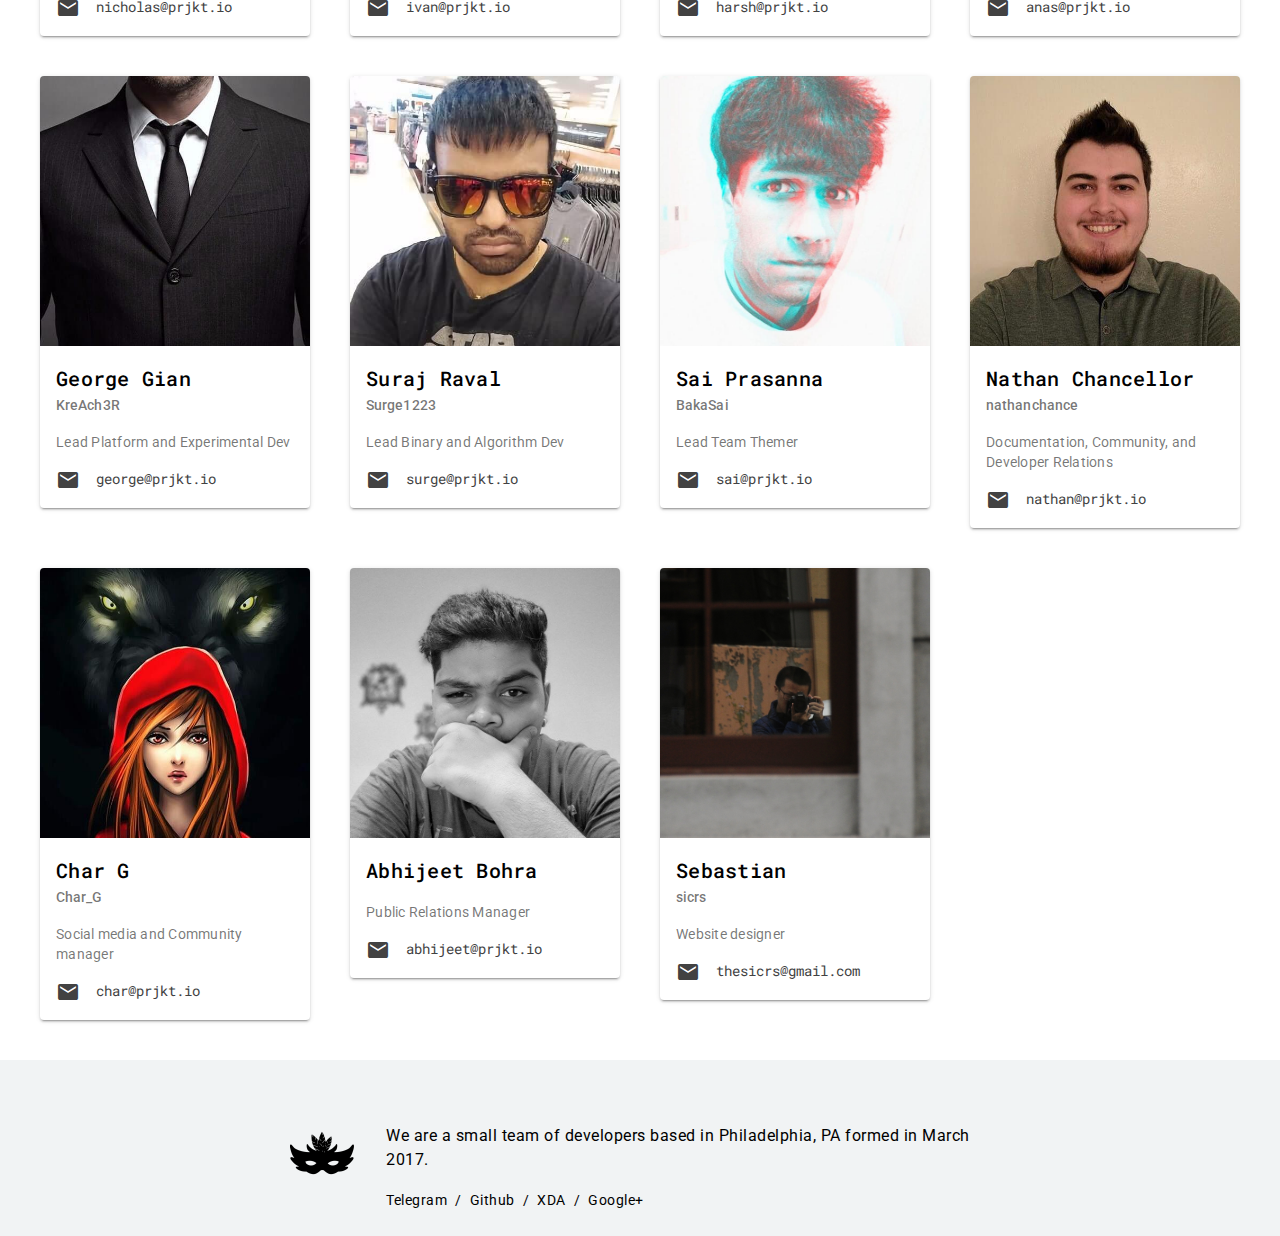
==== commit 14a22183: "Cleanup" ====
--- a/index.html
+++ b/index.html
@@ -21,12 +21,7 @@
 <body class="mdc-typography theme-primary">
         <header class="mdc-top-app-bar mdc-top-app-bar--fixed animatables">
             <div class="mdc-top-app-bar__row">
-            <!--
-                <section class="mdc-top-app-bar__section mdc-top-app-bar__section--align-start desktop">
-                    <span class="mdc-top-app-bar__title invisible">prjkt</span>
-                </section>
-            -->
-                <section class="mdc-top-app-bar__section mdc-top-app-bar__section--align-end">
+                <section class="mdc-top-app-bar__section">
                         <div class="mdc-tab-bar">
                                 <div class="mdc-tab-scroller">
                                     <div class="mdc-tab-scroller__scroll-area">
@@ -423,22 +418,6 @@
                     </div>
                 </div>
             </div>
-            <!--
-            <div class="footer">
-                <div class="container">
-                    <hr>
-                    <div class="footer-inner">
-                        <h2 class="mdc-typography--headline5">PRJKT</h2>
-                        <ul>
-                            <li><a target="_blank" href="https://t.me/substratum">Telegram</a></li>
-                            <li><a target="_blank" href="https://www.github.com/prjkt-io">Github</a></li>
-                            <li><a target="_blank" href="https://forum.xda-developers.com/apps/substratum">XDA</a></li>
-                            <li><a target="_blank" href="https://plus.google.com/communities/102261717366580091389">Google+</a></li>
-                        </ul>
-                    </div>
-                </div>
-            </div>
-        -->
             <div class="footer">
                 <div class="footer-wrapper">
                     <div class="footer-content">
--- a/css/main.css
+++ b/css/main.css
@@ -73,7 +73,7 @@
     --mdc-theme-primary: #344955;
 }
 
-.mdc-top-app-bar__section--align-end button {
+.mdc-top-app-bar__section button {
     margin-left: 8px;
     margin-right: 8px;
 }
@@ -275,7 +275,7 @@
 .footer-wrapper {
     max-width: 700px;
     margin:  0px auto;
-    padding: 16px 0px;    
+    padding: 16px 0px 24px;    
 }
 
 .footer-logo {
@@ -332,6 +332,6 @@
     margin: 0px;
 }
 
-.mdc-top-app-bar__section--align-end {
+.mdc-top-app-bar__section {
     padding: 0px 12px;
 }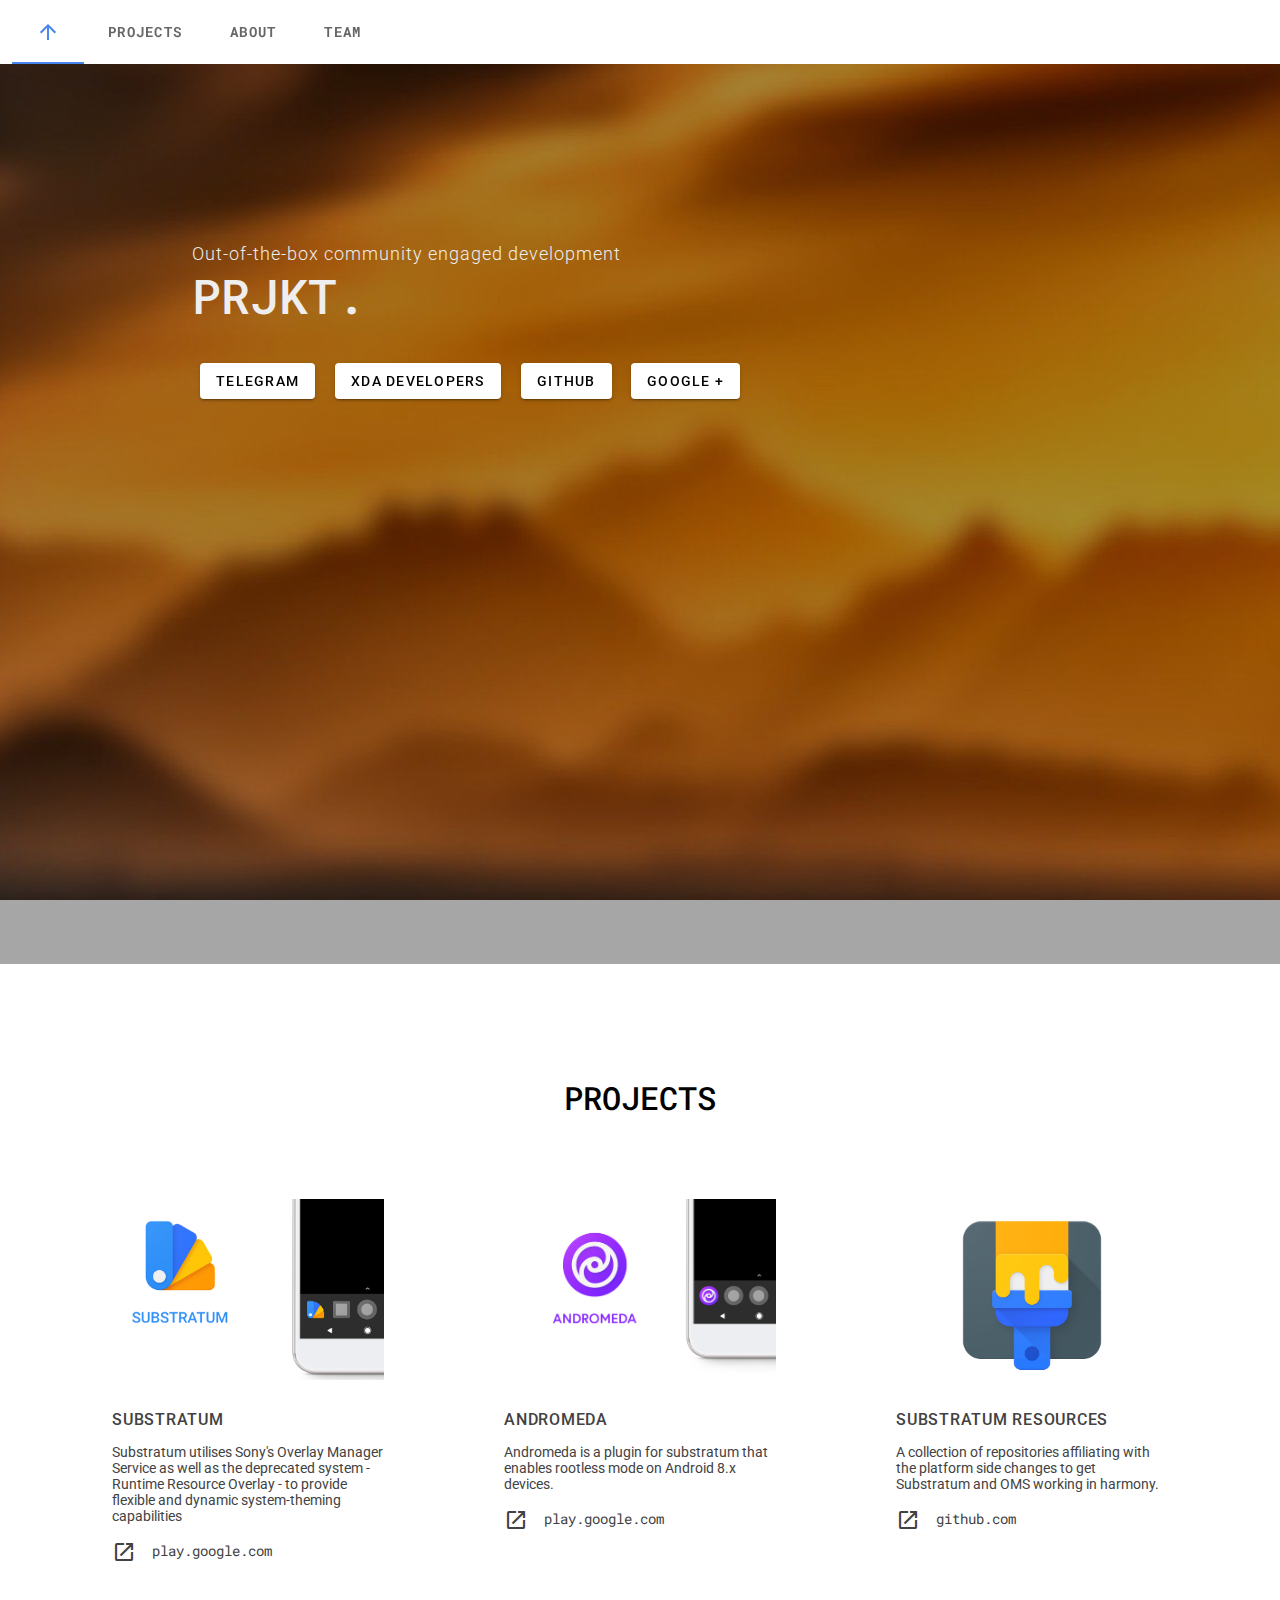
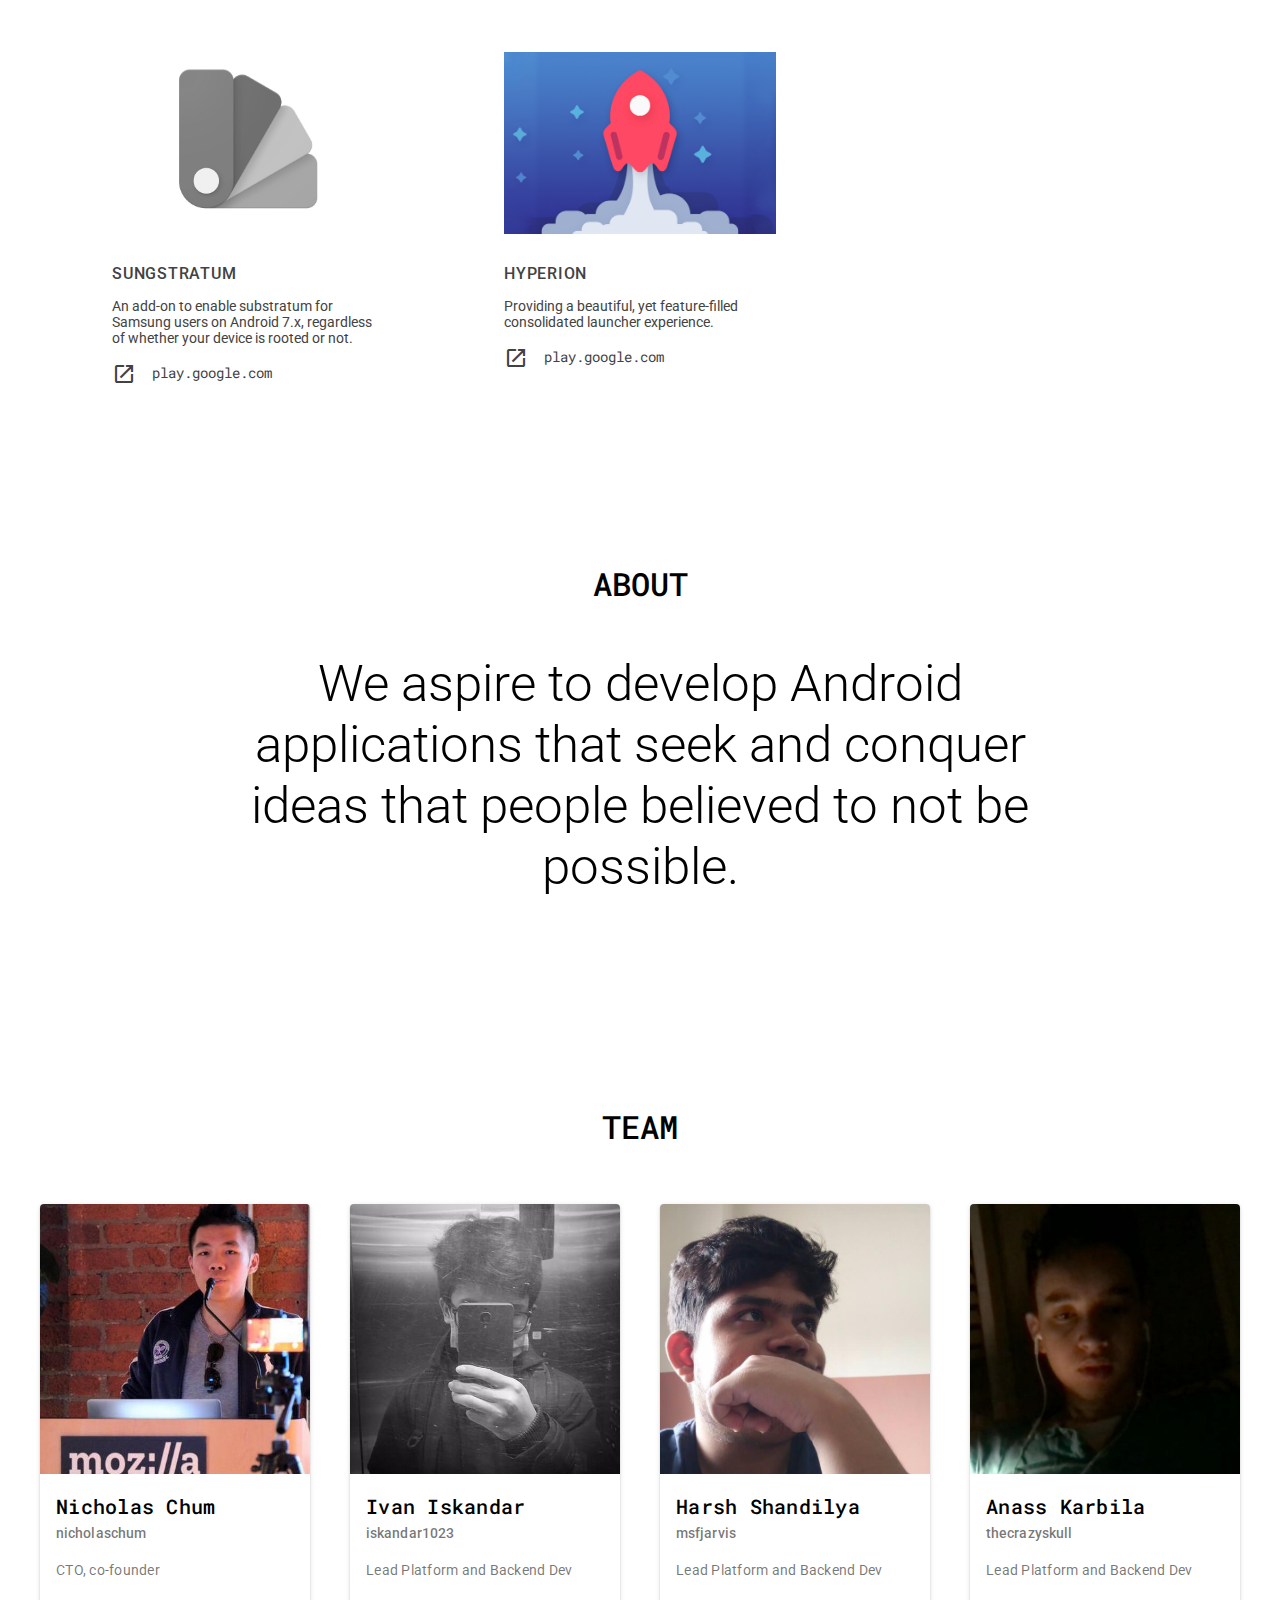
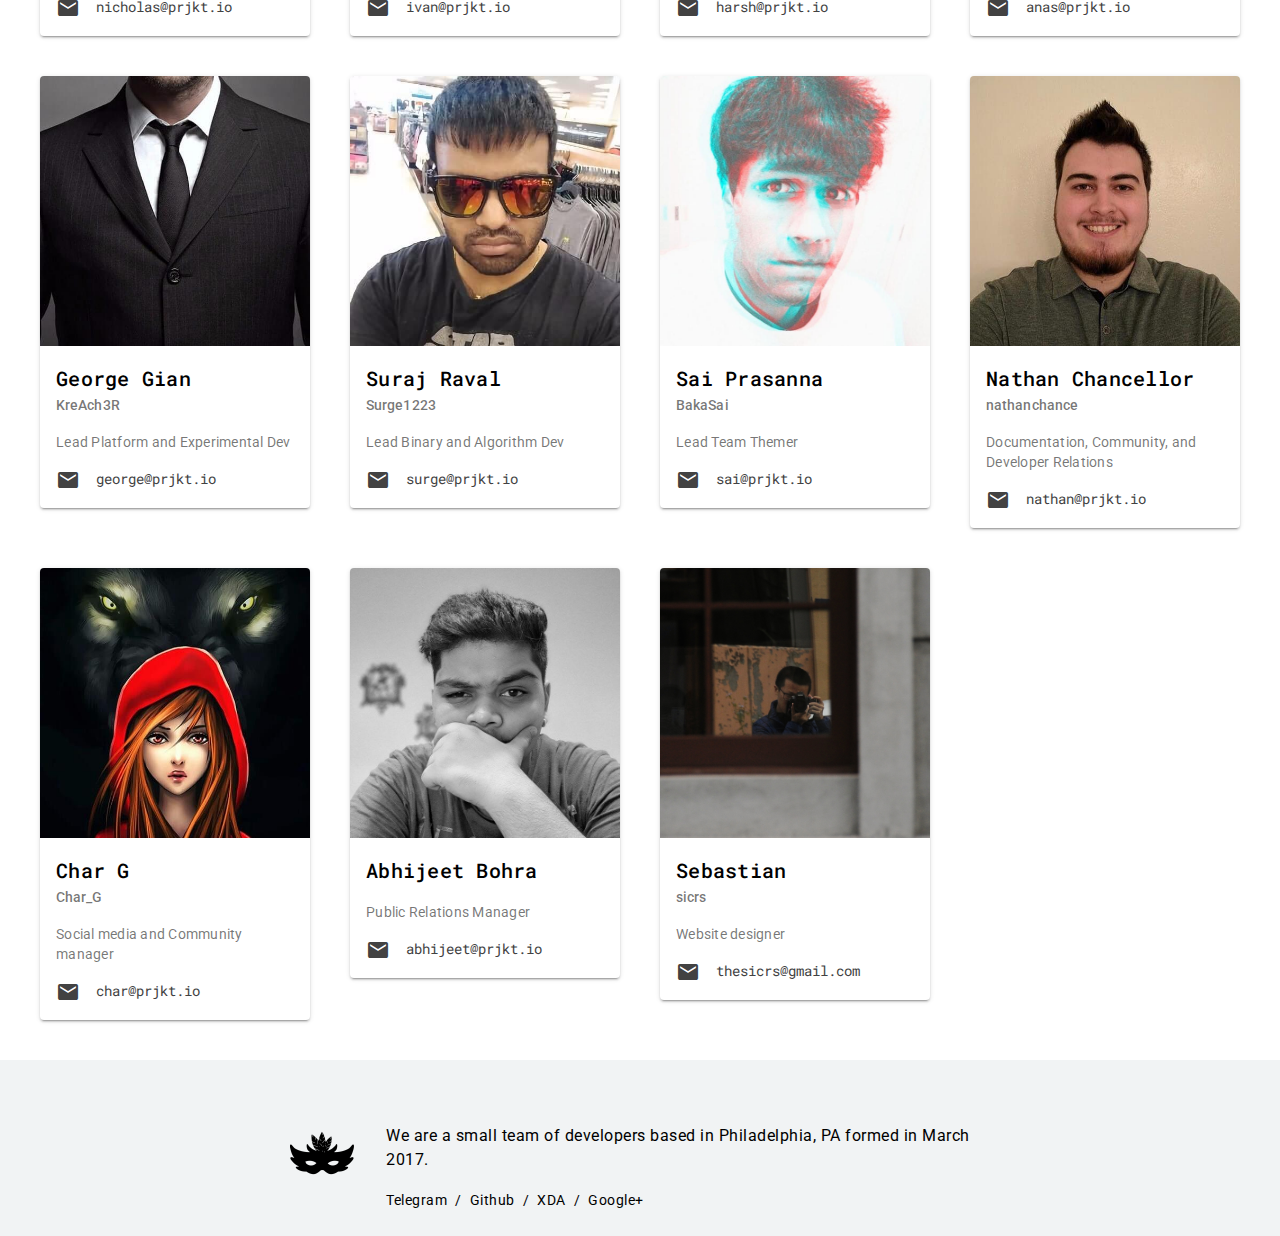
==== commit 0fb1fccc: "Add sungstratum image" ====
--- a/index.html
+++ b/index.html
@@ -158,7 +158,7 @@
                     <div class="mdc-layout-grid__cell mdc-layout-grid__cell--span-4-desktop mdc-layout-grid__cell--span-8-tablet">
                         <div class="project-item">
                             <a href="https://play.google.com/store/apps/details?id=projekt.sungstratum" target="_blank">
-                                <div class="project-image"></div>
+                                <div class="project-image" style="background-image: url(assets/images/image23.jpeg)"></div>
                                 <div class="project-content">
                                     <div class="project-heading mdc-typography--overline">
                                         sungstratum
@@ -443,7 +443,7 @@
 
         </div>
             
-        </div>
+    </div>
 
 </body>
 
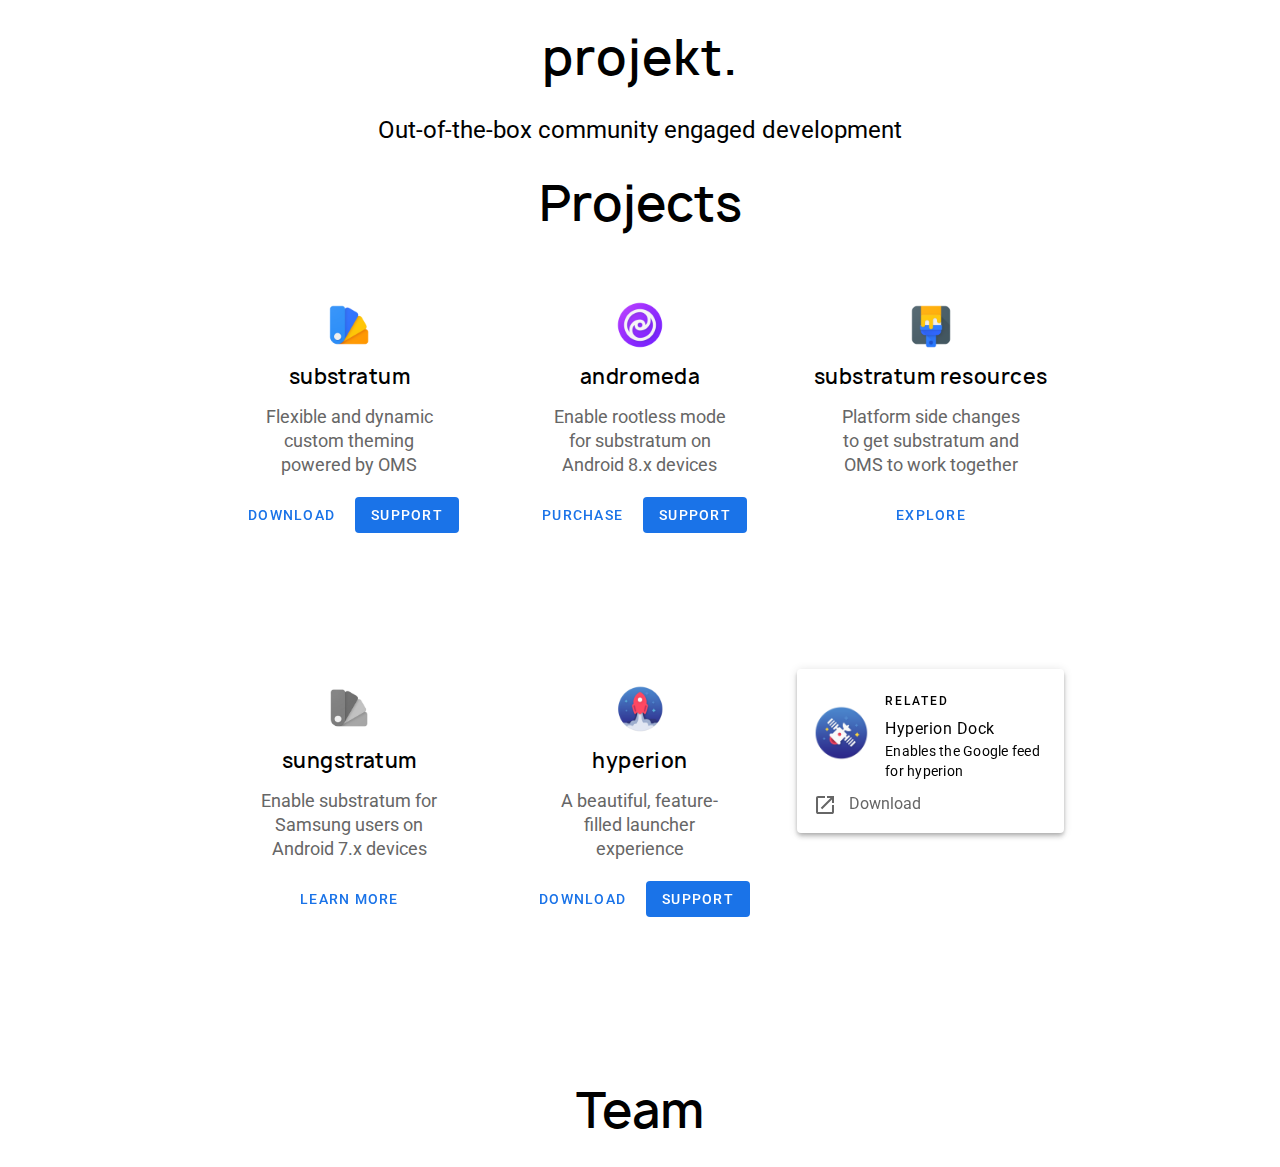
==== commit 311b5aa3: "[WIP] Redesign #2" ====
--- a/index.html
+++ b/index.html
@@ -1,450 +1,232 @@
 <!DOCTYPE html>
 <html>
-
-<head>
-    <meta charset="utf-8" />
-    <meta http-equiv="X-UA-Compatible" content="IE=edge">
-    <title>prjkt.</title>
-    <meta name="viewport" content="width=device-width, initial-scale=1">
-
-    <link rel="stylesheet" type="text/css" media="screen" href="css/material-components-web.min.css" />
-    <link rel="stylesheet" href="https://fonts.googleapis.com/css?family=Roboto+Mono" />
-    <link rel="stylesheet" type="text/css" href="css/main.css" />
-    <link href="https://fonts.googleapis.com/css?family=Roboto" rel="stylesheet">
-    <link href="https://fonts.googleapis.com/icon?family=Material+Icons" rel="stylesheet">
-
-    <script src="js/material-components-web.min.js"></script>
-    <script src="js/main.js"></script>
-    <script src="js/smoothscroll.js"></script>
-</head>
-
-<body class="mdc-typography theme-primary">
-        <header class="mdc-top-app-bar mdc-top-app-bar--fixed animatables">
-            <div class="mdc-top-app-bar__row">
-                <section class="mdc-top-app-bar__section">
-                        <div class="mdc-tab-bar">
-                                <div class="mdc-tab-scroller">
-                                    <div class="mdc-tab-scroller__scroll-area">
-                                        <div class="mdc-tab-scroller__scroll-content">
-                                            <button class="mdc-tab mdc-tab--active ">
-                                                <span class="mdc-tab__content">
-                                                    <span class="mdc-tab__icon material-icons" aria-hidden="true">arrow_upward</span>
-                                                </span>
-                                                <span class="mdc-tab-indicator mdc-tab-indicator--active">
-                                                    <span class="mdc-tab-indicator__content mdc-tab-indicator__content--underline"></span>
-                                                </span>
-                                                <span class="mdc-tab__ripple"></span>
-                                            </button>
-                                            <button class="mdc-tab ">
-                                                <span class="mdc-tab__content">
-                                                    <span class="mdc-tab__text-label">Projects</span>
-                                                </span>
-                                                <span class="mdc-tab-indicator">
-                                                    <span class="mdc-tab-indicator__content mdc-tab-indicator__content--underline"></span>
-                                                </span>
-                                                <span class="mdc-tab__ripple"></span>
-                                            </button>
-                                            <button class="mdc-tab ">
-                                                <span class="mdc-tab__content">
-                                                    <span class="mdc-tab__text-label">About</span>
-                                                </span>
-                                                <span class="mdc-tab-indicator">
-                                                    <span class="mdc-tab-indicator__content mdc-tab-indicator__content--underline"></span>
-                                                </span>
-                                                <span class="mdc-tab__ripple"></span>
-                                            </button>
-                                            <button class="mdc-tab ">
-                                                <span class="mdc-tab__content">
-                                                    <span class="mdc-tab__text-label">Team</span>
-                                                </span>
-                                                <span class="mdc-tab-indicator">
-                                                    <span class="mdc-tab-indicator__content mdc-tab-indicator__content--underline"></span>
-                                                </span>
-                                                <span class="mdc-tab__ripple"></span>
-                                            </button>
-                                        </div>
-                                    </div>
-                                </div>
-                            </div>
-                </section>
-            </div>
-        </header>
-        
-        <div class="main mdc-top-app-bar--fixed-adjust">
-            <div class="hero animatables">
-                <div class="hero container">
-                    <h1 class="hero desc mdc-typography--body2">Out-of-the-box community engaged development</h1>
-                    <h1 class="hero title">PRJKT.</h1>
-                    <div class="links">
-                        <a class="mdc-button mdc-button--raised" target="_blank" href="https://t.me/substratum">Telegram</a>
-                        <a class="mdc-button mdc-button--raised" target="_blank" href="https://forum.xda-developers.com/apps/substratum">XDA Developers</a>
-                        <a class="mdc-button mdc-button--raised" target="_blank" href="https://www.github.com/prjkt-io">Github</a>
-                        <a class="mdc-button mdc-button--raised" target="_blank" href="https://plus.google.com/communities/102261717366580091389">Google +</a>
+    <head>
+        <meta charset="utf-8" />
+        <meta http-equiv="X-UA-Compatible" content="IE=edge">
+        <title>prjkt.</title>
+        <meta name="viewport" content="width=device-width, initial-scale=1">
+        <link rel="stylesheet" type="text/css" media="screen" href="css/material-components-web.min.css">
+        <link href="https://fonts.googleapis.com/css?family=Roboto" rel="stylesheet" />
+        <link rel="stylesheet" type="text/css" media="screen" href="css/main.css" />
+        <link rel="stylesheet" href="https://fonts.googleapis.com/css?family=Roboto+Mono" />
+        <link href="https://fonts.googleapis.com/icon?family=Material+Icons" rel="stylesheet" />
+        <script src="js/material-components-web.min.js"></script>
+        <script src="js/main.js"></script>
+    </head>
+    <body class="mdc-typography">
+        <div class="main">
+            <section class="section hero">
+                <h1 class=" section--header mdc-typography--headline3">projekt.</h1>
+                <h3 class="mdc-typography--headline5">Out-of-the-box community engaged development</h3>
+            </section>
+            <!--PROJECTS-->
+            <section class="section projects">
+                <h1 class="section--header mdc-typography--headline3">Projects</h1>
+                <!--DESKTOP LAYOUT-->
+                <div class="mdc-layout-grid desktop">
+                    <div class="mdc-layout-grid__inner">
+
+                        <div class="mdc-layout-grid__cell mdc-layout-grid__cell--span-4">
+                            <div class="project">
+                                <div class="project--image" style="background-image: url(assets/images/ic_play_store-1.png)"></div>
+                                <div class="project--header mdc-typography--headline6">substratum</div>
+                                <div class="project--description">Flexible and dynamic custom theming powered by OMS</div>
+                                <div class="project--suggestions">
+                                    <div class="project--suggestions__chips">
+                                        <a class="mdc-button" href="https://play.google.com/store/apps/details?id=projekt.substratum" target="_blank">Download</a>
+                                        <a class="mdc-button mdc-button--unelevated" href="https://t.me/substratum" target="_blank">Support</a>
+                                    </div>
+                                </div>
+                            </div>
+                        </div>
+
+                        <div class="mdc-layout-grid__cell mdc-layout-grid__cell--span-4">
+                            <div class="project">
+                                <div class="project--image" style="background-image: url(assets/images/ic_play_store.png)"></div>
+                                <div class="project--header mdc-typography--headline6">andromeda</div>
+                                <div class="project--description">Enable rootless mode for substratum on Android 8.x devices</div>
+                                <div class="project--suggestions">
+                                    <div class="project--suggestions__chips">
+                                        <a class="mdc-button" href="https://play.google.com/store/apps/details?id=projekt.andromeda" target="_blank">Purchase</a>
+                                        <a class="mdc-button mdc-button--unelevated" href="https://t.me/substratum" target="_blank">Support</a>
+                                    </div>
+                                </div>
+                            </div>
+                        </div>
+
+                        <div class="mdc-layout-grid__cell mdc-layout-grid__cell--span-4">
+                            <div class="project">
+                                <div class="project--image" style="background-image: url(assets/images/2017-03-05.png)"></div>
+                                <div class="project--header mdc-typography--headline6">substratum resources</div>
+                                <div class="project--description">Platform side changes to get substratum and OMS to work together</div>
+                                <div class="project--suggestions">
+                                    <div class="project--suggestions__chips">
+                                        <a class="mdc-button" href="https://github.com/SubstratumResources" target="_blank">Explore</a>
+                                    </div>
+                                </div>
+                            </div>
+                        </div>
+
+                        <div class="mdc-layout-grid__cell mdc-layout-grid__cell--span-4">
+                            <div class="project">
+                                <div class="project--image" style="background-image: url(assets/images/sungstratum.jpeg)"></div>
+                                <div class="project--header mdc-typography--headline6">sungstratum</div>
+                                <div class="project--description">Enable substratum for Samsung users on Android 7.x devices </div>
+                                <div class="project--suggestions">
+                                    <div class="project--suggestions__chips">
+                                        <a class="mdc-button" href="https://play.google.com/store/apps/details?id=projekt.sungstratum" target="_blank">Learn More</a>
+                                    </div>
+                                </div>
+                            </div>
+                        </div>
+
+                        <div class="mdc-layout-grid__cell mdc-layout-grid__cell--span-4">
+                            <div class="project">
+                                <div class="project--image" style="background-image: url(assets/images/launcher_icon_rounded.png)"></div>
+                                <div class="project--header mdc-typography--headline6">hyperion</div>
+                                <div class="project--description">A beautiful, feature-filled launcher experience</div>
+                                <div class="project--suggestions">
+                                    <div class="project--suggestions__chips">
+                                        <a class="mdc-button" href="https://play.google.com/store/apps/details?id=projekt.launcher" target="_blank">Download</a>
+                                        <a class="mdc-button mdc-button--unelevated" href="https://t.me/hyperionhub" target="_blank">Support</a>
+                                    </div>
+                                </div>
+                            </div>
+                        </div>
+
+                        <div class="mdc-layout-grid__cell mdc-layout-grid__cell--span-4">
+                            <a class="related-card mdc-card mdc-elevation--z4 mdc-ripple-surface" href="">
+                                <div class="related-card--main">
+                                    <div class="related-card--main__image" style="background-image: url(assets/images/dock.png)"></div>
+                                    <div class="related-card--main__text">
+                                        <div class="mdc-typography--overline">Related</div>
+                                        <div class="related-card--main__text-title mdc-typography--body1">Hyperion Dock</div>
+                                        <div class="mdc-typography--body2">Enables the Google feed for hyperion</div>
+                                    </div>
+                                </div>
+                                <div class="related-card--url">
+                                    <i class="material-icons">open_in_new</i>
+                                    Download
+                                </div>
+                            </a>
+                        </div>
                     </div>
                 </div>
-            </div>
-
-            <div class="projects animatables mdc-layout-grid section">
-                <h1 class="mdc-typography__headline5 projects-header section-header">Projects</h1>
-
-                <div class="mdc-layout-grid__inner">
-
-                    <div class=" mdc-layout-grid__cell mdc-layout-grid__cell--span-4-desktop mdc-layout-grid__cell--span-8-tablet">
-                        <div class="project-item">
-                            <a href="https://play.google.com/store/apps/details?id=projekt.substratum" target="_blank">
-
-                                <div class="project-image" style="background-image: url(assets/images/image19.png)"></div>
-                                <div class="project-content">
-                                    <div class="project-heading mdc-typography--overline">
-                                        substratum
-                                    </div>
-                                    <div class="project-desc">
-                                        Substratum utilises Sony's Overlay Manager Service as well as the deprecated
-                                        system - Runtime Resource Overlay - to provide flexible and dynamic
-                                        system-theming capabilities
-                                    </div>
-                                    <div class="project-tag url">
-                                        <i class="material-icons">open_in_new</i>
-                                        play.google.com
-                                    </div>
-                                </div>
-
-                            </a>
-                        </div>
+                <!--MOBILE LAYOUT-->
+                <div class="carousel mobile">
+                    <div class="carousel-outer">
+                        <div class="mdc-layout-grid">
+                            <div class="mdc-layout-grid__inner carousel-scroller">
+
+                                <div class="carousel-item mdc-layout-grid__cell mdc-layout-grid__cell--span-4">
+                                    <div class="project">
+                                        <div class="project--image" style="background-image: url(assets/images/ic_play_store-1.png)"></div>
+                                        <div class="project--header mdc-typography--headline6">substratum</div>
+                                        <div class="project--description">Flexible and dynamic custom theming powered by OMS</div>
+                                        <div class="project--suggestions">
+                                            <!--<div class="project--suggestions__text mdc-typography--overline">Related</div>-->
+                                            <div class="project--suggestions__chips">
+                                                <a class="mdc-button" href="https://play.google.com/store/apps/details?id=projekt.substratum" target="_blank">Download</a>
+                                                <a class="mdc-button mdc-button--unelevated" href="https://t.me/substratum" target="_blank">Support</a>
+                                            </div>
+                                        </div>
+                                    </div>
+                                </div>
+
+                                <div class="carousel-item mdc-layout-grid__cell mdc-layout-grid__cell--span-4">
+                                    <div class="project">
+                                        <div class="project--image" style="background-image: url(assets/images/ic_play_store.png)"></div>
+                                        <div class="project--header mdc-typography--headline6">andromeda</div>
+                                        <div class="project--description">Enable rootless mode for substratum on Android 8.x devices</div>
+                                        <div class="project--suggestions">
+                                            <!--<div class="project--suggestions__text mdc-typography--overline">Related</div>-->
+                                            <div class="project--suggestions__chips">
+                                                <a class="mdc-button" href="https://play.google.com/store/apps/details?id=projekt.andromeda" target="_blank">Purchase</a>
+                                                <a class="mdc-button mdc-button--unelevated" href="https://t.me/substratum" target="_blank">Support</a>
+                                            </div>
+                                        </div>
+                                    </div>
+                                </div>
+
+                                <div class="carousel-item mdc-layout-grid__cell mdc-layout-grid__cell--span-4">
+                                    <div class="project">
+                                        <div class="project--image" style="background-image: url(assets/images/2017-03-05.png)"></div>
+                                        <div class="project--header mdc-typography--headline6">substratum resources</div>
+                                        <div class="project--description">Platform side changes to get substratum and OMS to work together</div>
+                                        <div class="project--suggestions">
+                                            <!--<div class="project--suggestions__text mdc-typography--overline">Related</div>-->
+                                            <div class="project--suggestions__chips">
+                                                <a class="mdc-button" href="https://github.com/SubstratumResources" target="_blank">Explore</a>
+                                            </div>
+                                        </div>
+                                    </div>
+                                </div>
+
+                                <div class="carousel-item mdc-layout-grid__cell mdc-layout-grid__cell--span-4">
+                                    <div class="project">
+                                        <div class="project--image" style="background-image: url(assets/images/sungstratum.jpeg)"></div>
+                                        <div class="project--header mdc-typography--headline6">sungstratum</div>
+                                        <div class="project--description">Enable substratum for Samsung users on Android 7.x devices </div>
+                                        <div class="project--suggestions">
+                                            <!--<div class="project--suggestions__text mdc-typography--overline">Related</div>-->
+                                            <div class="project--suggestions__chips">
+                                                <a class="mdc-button" href="https://play.google.com/store/apps/details?id=projekt.sungstratum" target="_blank">Learn More</a>
+                                            </div>
+                                        </div>
+                                    </div>
+                                </div>
+
+                                <div class="carousel-item mdc-layout-grid__cell mdc-layout-grid__cell--span-4">
+                                    <div class="project">
+                                        <div class="project--image" style="background-image: url(assets/images/launcher_icon_rounded.png)"></div>
+                                        <div class="project--header mdc-typography--headline6">hyperion</div>
+                                        <div class="project--description">A beautiful, feature-filled launcher experience</div>
+                                        <div class="project--suggestions">
+                                            <!--<div class="project--suggestions__text mdc-typography--overline">Related</div>-->
+                                            <div class="project--suggestions__chips">
+                                                <a class="mdc-button" href="https://play.google.com/store/apps/details?id=projekt.launcher" target="_blank">Download</a>
+                                                <a class="mdc-button mdc-button--unelevated" href="https://t.me/hyperionhub" target="_blank">Support</a>
+                                            </div>
+                                        </div>
+                                    </div>
+                                </div>
+                                
+                                <div class="carousel-item mdc-layout-grid__cell mdc-layout-grid__cell--span-4">
+                                    <a class="related-card mdc-card mdc-elevation--z0 mdc-ripple-surface" href="">
+                                        <div class="related-card--main">
+                                            <div class="related-card--main__image" style="background-image: url(assets/images/dock.png)"></div>
+                                            <div class="related-card--main__text">
+                                                <div class="mdc-typography--overline">Related</div>
+                                                <div class="related-card--main__text-title mdc-typography--body1">Hyperion Dock</div>
+                                                <div class="mdc-typography--body2">Enables the Google feed for hyperion</div>
+                                            </div>
+                                        </div>
+                                        <div class="related-card--url">
+                                            <i class="material-icons">open_in_new</i>
+                                            Download
+                                        </div>
+                                    </a>
+                                </div>
+                            </div>
+                            <!--END INNER GRID-->
+                        </div>
+
                     </div>
 
-                    <div class="mdc-layout-grid__cell mdc-layout-grid__cell--span-4-desktop mdc-layout-grid__cell--span-8-tablet">
-                        <div class="project-item">
-                            <a href="https://play.google.com/store/apps/details?id=projekt.andromeda" target="_blank">
-                                <div class="project-image" style="background-image: url(assets/images/image07.png)"></div>
-                                <div class="project-content">
-                                    <div class="project-heading mdc-typography--overline">
-                                        andromeda
-                                    </div>
-                                    <div class="project-desc">
-                                        Andromeda is a plugin for substratum that enables rootless mode on Android 8.x
-                                        devices.
-                                    </div>
-                                    <div class="project-tag url">
-                                        <i class="material-icons">open_in_new</i>
-                                        play.google.com
-                                    </div>
-                                </div>
-                            </a>
-                        </div>
-                    </div>
-
-                    <div class="mdc-layout-grid__cell mdc-layout-grid__cell--span-4-desktop mdc-layout-grid__cell--span-8-tablet">
-                        <div class="project-item">
-                            <a href="https://github.com/SubstratumResources" target="_blank">
-                                <div class="project-image" style="background-image: url(assets/images/image20.png)"></div>
-                                <div class="project-content">
-                                    <div class="project-heading mdc-typography--overline">
-                                        substratum resources
-                                    </div>
-                                    <div class="project-desc">
-                                        A collection of repositories affiliating with the platform side changes to get
-                                        Substratum and OMS working in harmony.
-                                    </div>
-                                    <div class="project-tag url">
-                                        <i class="material-icons">open_in_new</i>
-                                        github.com
-                                    </div>
-                                </div>
-                            </a>
-                        </div>
-                    </div>
-
-                    <div class="mdc-layout-grid__cell mdc-layout-grid__cell--span-4-desktop mdc-layout-grid__cell--span-8-tablet">
-                        <div class="project-item">
-                            <a href="https://play.google.com/store/apps/details?id=projekt.sungstratum" target="_blank">
-                                <div class="project-image" style="background-image: url(assets/images/image23.jpeg)"></div>
-                                <div class="project-content">
-                                    <div class="project-heading mdc-typography--overline">
-                                        sungstratum
-                                    </div>
-                                    <div class="project-desc">
-                                        An add-on to enable substratum for Samsung users on Android 7.x, regardless of
-                                        whether your device is rooted or not.
-                                    </div>
-                                    <div class="project-tag url">
-                                        <i class="material-icons">open_in_new</i>
-                                        play.google.com
-                                    </div>
-                                </div>
-                            </a>
-                        </div>
-                    </div>
-
-                    <div class="mdc-layout-grid__cell mdc-layout-grid__cell--span-4-desktop mdc-layout-grid__cell--span-8-tablet">
-                        <div class="project-item">
-                            <a href="https://play.google.com/store/apps/details?id=projekt.launcher" target="_blank">
-                                <div class="project-image" style="background-image: url(assets/images/image21.png)"></div>
-                                <div class="project-content">
-                                    <div class="project-heading mdc-typography--overline">
-                                        hyperion
-                                    </div>
-                                    <div class="project-desc">
-                                        Providing a beautiful, yet feature-filled consolidated launcher experience.
-                                    </div>
-                                    <div class="project-tag url">
-                                        <i class="material-icons">open_in_new</i>
-                                        play.google.com
-                                    </div>
-                                </div>
-                            </a>
-                        </div>
+                    <div class="carousel-control">
+                        <button class="mdc-fab carousel-control--left mdc-fab--mini carousel-controls" aria-label="Favorite" onclick="projectCarousel.scrollLeft()">
+                            <span class="mdc-fab__icon material-icons">arrow_back</span>
+                        </button>
+                        <button class="mdc-fab carousel-control--right mdc-fab--mini carousel-controls" aria-label="Favorite" onclick="projectCarousel.scrollRight()">
+                            <span class="mdc-fab__icon material-icons">arrow_forward</span>
+                        </button>
                     </div>
                 </div>
-
-            </div>
-            
-            <div class="about section">
-                <h1 class="about-header section-header">About</h1>
-                <p class="about-content">We aspire to develop Android applications that <span class="about-special">s</span><span class="about-special">e</span><span class="about-special">e</span><span class="about-special">k</span><span class="about-special"> </span><span class="about-special">a</span><span class="about-special">n</span><span class="about-special">d</span><span class="about-special"> </span><span class="about-special">c</span><span class="about-special">o</span><span class="about-special">n</span><span class="about-special">q</span><span class="about-special">u</span><span class="about-special">e</span><span class="about-special">r</span><span class="about-special"> </span><span class="about-special">i</span><span class="about-special">d</span><span class="about-special">e</span><span class="about-special">a</span><span class="about-special">s</span> that people believed to not be possible.</p>
-            </div>
-
-            <div class="team section mdc-layout-grid">
-                <h1 class="team-header section-header">Team</h1>
-                <div class="mdc-layout-grid__inner">
-
-                    <div class="mdc-layout-grid__cell mdc-layout-grid__cell--span-3-desktop mdc-layout-grid__cell--span-8-tablet mdc-layout-grid__cell--span-4-phone">
-                        <a class="mdc-card" href="mailto:nicholas@prjkt.io">
-                            
-                            <div class="mdc-card__media mdc-card__media--square" style="background-image: url(assets/images/image08.jpg)"></div>
-                            <div class="card-primary">
-                                <h2 class="mdc-typography--headline6">Nicholas Chum</h2>
-                                <h3 class="mdc-typography--subtitle2">nicholaschum</h3>
-                            </div>
-                            <div class="card-secondary mdc-typography--body2">
-                                CTO, co-founder
-                            </div>
-                            <div class="tag">
-                                <i class="material-icons">mail</i>
-                                nicholas@prjkt.io
-                            </div>
-                            
-                        </a>
-                    </div>
-
-                    <div class="mdc-layout-grid__cell mdc-layout-grid__cell--span-3-desktop mdc-layout-grid__cell--span-8-tablet mdc-layout-grid__cell--span-4-phone">
-                        <a class="mdc-card" href="mailto:ivan@prjkt.io">
-                            
-                            <div class="mdc-card__media mdc-card__media--square" style="background-image: url(assets/images/image10.jpg)"></div>
-                            <div class="card-primary">
-                                <h2 class="mdc-typography--headline6">Ivan Iskandar</h2>
-                                <h3 class="mdc-typography--subtitle2">iskandar1023</h3>
-                            </div>
-                            <div class="card-secondary mdc-typography--body2">
-                                Lead Platform and Backend Dev
-                            </div>
-                            <div class="tag">
-                                <i class="material-icons">mail</i>
-                                ivan@prjkt.io
-                            </div>
-                            
-                        </a>
-                    </div>
-
-                    <div class="mdc-layout-grid__cell mdc-layout-grid__cell--span-3-desktop mdc-layout-grid__cell--span-8-tablet mdc-layout-grid__cell--span-4-phone">
-                        <a class="mdc-card" href="mailto:harsh@prjkt.io">
-                            
-                            <div class="mdc-card__media mdc-card__media--square" style="background-image: url(assets/images/image11.jpg)"></div>
-                            <div class="card-primary">
-                                <h2 class="mdc-typography--headline6">Harsh Shandilya</h2>
-                                <h3 class="mdc-typography--subtitle2">msfjarvis</h3>
-                            </div>
-                            <div class="card-secondary mdc-typography--body2">
-                                Lead Platform and Backend Dev
-                            </div>
-                            <div class="tag">
-                                <i class="material-icons">mail</i>
-                                harsh@prjkt.io
-                            </div>
-                            
-                        </a>
-                    </div>
-
-                    <div class="mdc-layout-grid__cell mdc-layout-grid__cell--span-3-desktop mdc-layout-grid__cell--span-8-tablet mdc-layout-grid__cell--span-4-phone">
-                        <a class="mdc-card" href="mailto:anas@prjkt.io">
-                            
-                            <div class="mdc-card__media mdc-card__media--square" style="background-image: url(assets/images/image12.jpg)"></div>
-                            <div class="card-primary">
-                                <h2 class="mdc-typography--headline6">Anass Karbila</h2>
-                                <h3 class="mdc-typography--subtitle2">thecrazyskull</h3>
-                            </div>
-                            <div class="card-secondary mdc-typography--body2">
-                                Lead Platform and Backend Dev
-                            </div>
-                            <div class="tag">
-                                <i class="material-icons">mail</i>
-                                anas@prjkt.io
-                            </div>
-                            
-                        </a>
-                    </div>
-
-                    <div class="mdc-layout-grid__cell mdc-layout-grid__cell--span-3-desktop mdc-layout-grid__cell--span-8-tablet mdc-layout-grid__cell--span-4-phone">
-                        <a class="mdc-card" href="mailto:george@prjkt.io">
-                            
-                            <div class="mdc-card__media mdc-card__media--square" style="background-image: url(assets/images/image13.jpg)"></div>
-                            <div class="card-primary">
-                                <h2 class="mdc-typography--headline6">George Gian</h2>
-                                <h3 class="mdc-typography--subtitle2">KreAch3R</h3>
-                            </div>
-                            <div class="card-secondary mdc-typography--body2">
-                                Lead Platform and Experimental Dev
-                            </div>
-                            <div class="tag">
-                                <i class="material-icons">mail</i>
-                                george@prjkt.io
-                            </div>
-                            
-                        </a>
-                    </div>
-
-                    <div class="mdc-layout-grid__cell mdc-layout-grid__cell--span-3-desktop mdc-layout-grid__cell--span-8-tablet mdc-layout-grid__cell--span-4-phone">
-                        <a class="mdc-card" href="mailto:surge@prjkt.io">
-                            
-                            <div class="mdc-card__media mdc-card__media--square" style="background-image: url(assets/images/image14.jpg)"></div>
-                            <div class="card-primary">
-                                <h2 class="mdc-typography--headline6">Suraj Raval</h2>
-                                <h3 class="mdc-typography--subtitle2">Surge1223</h3>
-                            </div>
-                            <div class="card-secondary mdc-typography--body2">
-                                Lead Binary and Algorithm Dev
-                            </div>
-                            <div class="tag">
-                                <i class="material-icons">mail</i>
-                                surge@prjkt.io
-                            </div>
-                            
-                        </a>
-                    </div>
-
-                    <div class="mdc-layout-grid__cell mdc-layout-grid__cell--span-3-desktop mdc-layout-grid__cell--span-8-tablet mdc-layout-grid__cell--span-4-phone">
-                        <a class="mdc-card" href="mailto:sai@prjkt.io">
-                            
-                            <div class="mdc-card__media mdc-card__media--square" style="background-image: url(assets/images/image15.jpg)"></div>
-                            <div class="card-primary">
-                                <h2 class="mdc-typography--headline6">Sai Prasanna</h2>
-                                <h3 class="mdc-typography--subtitle2">BakaSai</h3>
-                            </div>
-                            <div class="card-secondary mdc-typography--body2">
-                                Lead Team Themer
-                            </div>
-                            <div class="tag">
-                                <i class="material-icons">mail</i>
-                                sai@prjkt.io
-                            </div>
-                            
-                        </a>
-                    </div>
-
-                    <div class="mdc-layout-grid__cell mdc-layout-grid__cell--span-3-desktop mdc-layout-grid__cell--span-8-tablet mdc-layout-grid__cell--span-4-phone">
-                        <a class="mdc-card" href="mailto:nathan@prjkt.io">
-                            
-                            <div class="mdc-card__media mdc-card__media--square" style="background-image: url(assets/images/image16.jpg)"></div>
-                            <div class="card-primary">
-                                <h2 class="mdc-typography--headline6">Nathan Chancellor</h2>
-                                <h3 class="mdc-typography--subtitle2">nathanchance</h3>
-                            </div>
-                            <div class="card-secondary mdc-typography--body2">
-                                Documentation, Community, and Developer Relations
-                            </div>
-                            <div class="tag">
-                                <i class="material-icons">mail</i>
-                                nathan@prjkt.io
-                            </div>
-                            
-                        </a>
-                    </div>
-
-                    <div class="mdc-layout-grid__cell mdc-layout-grid__cell--span-3-desktop mdc-layout-grid__cell--span-8-tablet mdc-layout-grid__cell--span-4-phone">
-                        <a class="mdc-card" href="mailto:char@prjkt.io">
-                            
-                            <div class="mdc-card__media mdc-card__media--square" style="background-image: url(assets/images/image17.jpg)"></div>
-                            <div class="card-primary">
-                                <h2 class="mdc-typography--headline6">Char G</h2>
-                                <h3 class="mdc-typography--subtitle2">Char_G</h3>
-                            </div>
-                            <div class="card-secondary mdc-typography--body2">
-                                Social media and Community manager
-                            </div>
-                            <div class="tag">
-                                <i class="material-icons">mail</i>
-                                char@prjkt.io
-                            </div>
-                            
-                        </a>
-                    </div>
-
-                    <div class="mdc-layout-grid__cell mdc-layout-grid__cell--span-3-desktop mdc-layout-grid__cell--span-8-tablet mdc-layout-grid__cell--span-4-phone">
-                        <a class="mdc-card" href="mailto:abhijeet@prjkt.io">
-                            
-                            <div class="mdc-card__media mdc-card__media--square" style="background-image: url(assets/images/image18.jpg)"></div>
-                            <div class="card-primary">
-                                <h2 class="mdc-typography--headline6">Abhijeet Bohra</h2>
-                            </div>
-                            <div class="card-secondary mdc-typography--body2">
-                                Public Relations Manager
-                            </div>
-                            <div class="tag">
-                                <i class="material-icons">mail</i>
-                                abhijeet@prjkt.io
-                            </div>
-                            
-                        </a>
-                    </div>
-                    
-
-                    <div class="mdc-layout-grid__cell mdc-layout-grid__cell--span-3-desktop mdc-layout-grid__cell--span-8-tablet mdc-layout-grid__cell--span-4-phone">
-                        <a class="mdc-card" href="mailto:thesicrs@gmail.com">
-                            
-                            <div class="mdc-card__media mdc-card__media--square" style="background-image: url(assets/images/image22.jpeg)"></div>
-                            <div class="card-primary">
-                                <h2 class="mdc-typography--headline6">Sebastian</h2>
-                                <h3 class="mdc-typography--subtitle2">sicrs</h3>
-                            </div>
-                            <div class="card-secondary mdc-typography--body2">
-                                Website designer
-                            </div>
-                            <div class="tag">
-                                <i class="material-icons">mail</i>
-                                thesicrs@gmail.com
-                            </div>
-                            
-                        </a>
-                    </div>
-                </div>
-            </div>
-            <div class="footer">
-                <div class="footer-wrapper">
-                    <div class="footer-content">
-                        <a class="footer-logo-link">
-                            <div class="footer-logo"></div>
-                        </a>
-                        <div class="footer-text mdc-typography--body1">
-                            We are a small team of developers based in Philadelphia, PA formed in March 2017. 
-                            <div class="footer-link-container">
-                                <ul>
-                                    <li><a target="_blank" href="https://t.me/substratum">Telegram</a></li>
-                                    <li><a target="_blank" href="https://www.github.com/prjkt-io">Github</a></li>
-                                    <li><a target="_blank" href="https://forum.xda-developers.com/apps/substratum">XDA</a></li>
-                                    <li><a target="_blank" href="https://plus.google.com/communities/102261717366580091389">Google+</a></li>
-                                </ul>
-                            </div>
-                        </div>
-                        
-                    </div>
-                    
-                </div>
-            </div>
-
+            </section>
+
+            <section>
+                <h1 class="section--header mdc-typography--headline3">Team</h1>
+            </section>
         </div>
-            
-    </div>
-
-</body>
-
+    </body>
 </html>--- a/css/main.css
+++ b/css/main.css
@@ -1,337 +1,184 @@
-/*RULES*/
 @media (max-width: 599px) {
-    .phone {
-        visibility: visible
+    .main {
+        width: 100vw;
     }
     .desktop {
-        visibility: hidden
+        display: none;
     }
-    .about-content {
-        font-size: 8vw;
-        padding: 0 3vw 64px;
+    .phone {
+        display: block;
     }
-    .footer-inner {
-        padding: 32px 1.5vw 32px;
+    .project {
+        padding: 8px
     }
-    .mdc-tab-bar {
-        margin: 0 auto;
+    .related-card {
+        margin: 0 24px;
     }
-    :root {
-        --header-h: 56px
+    .related-card--main__image {
+        width: 56px;
+        height: 56px;
     }
-    .footer-content {
-        flex-direction: column;
+    .carousel-item {
+        min-width: 75% !important;
     }
 }
 
 @media (min-width: 600px) {
-    .phone {
-        visibility: hidden
+    .main {
+        width: 70vw;
+        margin: 0 auto;
     }
     .desktop {
-        visibility: visible
+        display: block;
     }
-    .about-content {
-        font-size: 4vw;
-        padding: 0 12.5vw 64px;
+    .mobile {
+        display: none
     }
-    .footer-inner {
-        padding: 32px 5vw 32px;
+    .project {
+        padding: 16px;
     }
-    :root {
-        --header-h: 64px
+    .related-card--main {
+        display: flex
     }
-    
+    .related-card--main__image {
+        min-width: 56px;
+        min-height: 56px;
+    }
+    .carousel-item {
+        min-width: 33% !important;
+    }
 }
 
-* {
-    margin: 0px;
-    padding: 0px;
+@font-face {
+    font-family: "Manrope";
+    src: url("../assets/fonts/manrope-semibold.woff") format("woff");
+    font-style: normal;
+    font-weight: 700; 
 }
 
+:root {
+    --mdc-theme-primary: #1a73e8;
+    --mdc-theme-secondary: #FFF;
+    --mdc-theme-on-secondary: var(--mdc-theme-primary)
+}
+body {
+    margin: 0px;
+}
 a {
-    text-decoration: none;
-    text-transform: none;
-    color: #000
-}
-
-html {
-    overflow-x: hidden
-}
-
-body {
-    font-family: 'Roboto';
-    --mdc-theme-primary: #FFFFFF;
-    --mdc-theme-on-primary: #000000;
-}
-
-.mdc-top-app-bar {
-    color: #000000;
-}
-
-header .mdc-button {
-    --mdc-theme-primary: #344955;
-}
-
-.mdc-top-app-bar__section button {
-    margin-left: 8px;
-    margin-right: 8px;
-}
-
-.mdc-top-app-bar__title {
-    font-family: 'Roboto Mono';
-    color: #000;
-}
-
-.mdc-top-app-bar .active {
-    --mdc-theme-primary: var(--mdc-theme-secondary)
-}
-
-.hero {
-    background-size: cover;
-    background-position: center;
-    background-position: center;
-    background-repeat: no-repeat;
-    background-image: url(../assets/images/bg.jpg);
-    background-attachment: fixed;
-}
-
-.hero .container {
-    padding: 20vh 15vw 0;
-    height: 80vh;
-    background: linear-gradient(rgba(0, 0, 0, .35), rgba(0, 0, 0, .35));
-    color: #EEEEEE;
-}
-
-.hero.container .title, .desc {
-    background: rgba(0, 0, 0, 0);
-}
-
-.hero .desc {
-    font-size: 18px;
-    letter-spacing: 1px;
-    font-weight: 300;
-}
-
-.hero .title {
-    font-size: 48px;
-    font-weight: 500;
-    font-family: 'Roboto Mono';
-}
-
-.hero .links {
-    padding-top: 28px;
-}
-
-.hero .links .mdc-button {
-    margin: 8px 8px;
-}
-/*PROJECTS*/
-.section {
-    padding: 16px 2.5vw 32px;
-}
-
-.section-header {
-    font-family: 'Roboto Mono';
-    font-weight: 500;
-    text-align: center;
-    padding: 96px 32px 48px;
-    text-transform: uppercase;
-}
-
-.projects .mdc-layout-grid__inner {
-    padding: 0 2.5vw;
-}
-
-.project-item {
-    padding : 32px;
-    height: auto;
-    margin: 0 16px;
-    box-sizing: border-box;
-    border-radius: 4px;
-}
-
-.project-image::before {
-    display: block;
-    content: "";
-    width: 100%;
-    padding-top: 66.67%;
-}
-
-.project-item:hover {
-    box-shadow: 0 3px 3px -2px rgba(0,0,0,.2),0 3px 4px 0 rgba(0,0,0,.14),0 1px 8px 0 rgba(0,0,0,.12)
-}
-
-.project-image {
-    position: relative;
-    background-position: center;
-    background-size: cover;
-    background-repeat: no-repeat;
-    background-image: url(../assets/images/test.png);
-}
-
-.project-item a {
-    text-transform: none;
-    text-decoration: none;
-    color: #424242;
-    border-radius: 8px;
-}
-
-.project-content {
-    margin-top: 24px;
-}
-
-.project-heading {
-    font-size: 1rem;
-    font-family: 'Roboto';
-    font-weight: 500;
-    letter-spacing: .75px;
-}
-
-.project-desc {
-    margin-top: 8px;
-    font-size: 14px;
-}
-
-.project-tag {
-    font-size: .875rem;
-    font-family: 'Roboto Mono';
-    margin-top: 16px;
-    font-weight: 400;
-}
-
-.project-tag i {
-    margin-right: 8px;
-    vertical-align: middle;
-}
-/*About*/
-.about-content {
-    text-align: center;
-    font-weight: 300;
-}
-
-.about-special-selected {
-    background-color: #4885ed;
-    color: #ffffff;
-}
-
-/*TEAM*/
-.team .mdc-layout-grid__inner {
-    align-content: center
-}
-
-.team .mdc-layout-grid__cell {
-    margin: 8px;
-}
-
-.mdc-card {
-    height: auto;
-    --mdc-theme-primary: var(--mdc-theme-secondary);
+    color: inherit;
     text-transform: none;
     text-decoration: none;
 }
-
-.card-primary {
-    padding: 16px;
+.section--header {
+    text-align: center;
+    font-family: 'Manrope'
+}
+/*HERO*/
+.hero {
+    text-align: center;
+}
+.hero h1 {
+    letter-spacing: 1px;
+    font-weight: 500
 }
 
-.card-primary h2 {
-    font-family: 'Roboto Mono';
-    color: #000
+/*PROJECTS*/
+.mdc-layout-grid__cell:not(.carousel-item) {
+    height: 40vh
+}
+.project {
+    margin: auto 0;
+    height: auto
+}
+.project * {
+    text-align: center;
+}
+.project--image::before {
+    content: '';
+    padding-top: 100%;
+    width: 48px
+}
+.project--image {
+    width: 48px;
+    height: 48px;
+    margin: 0 calc((100% - 48px) / 2);
+    background-position: center;
+    background-size: cover;
+}
+.project--header {
+    padding: 16px 0px;
+    font-size: 20px;
+    font-weight: 400;
+    line-height: 1.5rem;
+    letter-spacing: .0275rem;
+    font-family: 'Manrope'
+}
+.project--description {
+    line-height: 1.5rem;
+    font-size: 1.125rem;
+    color: #666666;
+    padding: 0 0 16px;
+    width: 80%;
+    margin: 0 auto
+}
+.project--suggestions__text {
+    font-size: 14px;
+}
+.project--suggestions__chips {
+    display: inline;
+}
+.project--suggestions__chips .mdc-button{
+    margin: 4px 4px;
+}
+.related-card {
+    padding: 16px;
+    width: auto;
+    border-radius: 4px;
+}
+.related-card--main__image {
+    margin: auto 16px auto 0;
+    background-size: cover;
+    background-position: center; 
+}
+.related-card--url {
+    color: #666666;
+    padding: 12px 0 0;
+}
+.related-card--url i {
+    vertical-align: middle;
+    padding-right: 8px;
 }
 
-.card-primary h3 {
-    color: rgba(0, 0, 0, .54)
+/*CAROUSEL - TEMP*/
+.carousel {
+    overflow-x: hidden;
+    overflow-y: visible;
+}
+.carousel {
+    padding: 16px 0;
+}
+.carousel-outer {
+    overflow: hidden;
+}
+.carousel .mdc-layout-grid__inner {
+    transition: transform .5s cubic-bezier(.4,0,.2,1);
+    display: flex;
+    flex-wrap: nowrap;
+    overflow-x: visible;
+    align-items: flex-start;
+    flex-flow: row;
 }
 
-.card-secondary {
-    padding: 0 16px 16px;
-    color: rgba(0, 0, 0, .54)
+.carousel-control {
+    padding: 16px 16px;
+    display: inline-block;
+    width: calc(100% - 32px);
 }
-
-.mdc-card .tag {
-    padding: 0 16px 16px;
-    font-family: 'Roboto Mono';
-    font-size: .875rem;
-    font-weight: 400;
-    color: rgb(66, 66, 66);
+.carousel-control--left {
+    float: left;
+    margin: 0 32px
 }
-
-.mdc-card .tag i {
-    vertical-align: middle;
-    margin-right: 8px;
-}
-
-/*FOOTER*/
-.footer {
-    padding: 48px 64px 0;
-    background-color: #f1f3f4;
-}
-
-.footer, .footer-content {
-    display: flex
-}
-
-.footer-wrapper {
-    max-width: 700px;
-    margin:  0px auto;
-    padding: 16px 0px 24px;    
-}
-
-.footer-logo {
-    background-image: url(../assets/images/teamlogo.png);
-    width: 64px;
-    height: 64px;
-    background-size: cover;
-    background-position: center;
-    vertical-align: middle;
-    margin-right: 32px;
-}
-
-.footer-link-container {
-    padding-top: 16px;
-}
-
-.footer-link-container ul {
-    list-style-type: none;
-    align-items: center;
-    display: flex;
-}
-
-.footer-link-container li {
-    font-size: .875rem;
-    font-family: 'Roboto';
-}
-
-.footer-link-container li::after {
-    content: '/';
-    margin: 0 8px;
-}
-
-.footer-link-container li:nth-child(4)::after {
-    content: '';
-    margin: 0 8px;
-}
-
-.invisible {
-    visibility: hidden;
-}
-
-.mdc-tab-bar {
-    --mdc-theme-primary: #4885ed;
-    width: inherit
-}
-
-.mdc-tab {
-    font-family: 'Roboto Mono';
-    font-weight: 700;
-    height: var(--header-h)
-}
-
-.mdc-tab-bar button {
-    margin: 0px;
-}
-
-.mdc-top-app-bar__section {
-    padding: 0px 12px;
+.carousel-control--right {
+    float: right;
+    margin: 0 32px
 }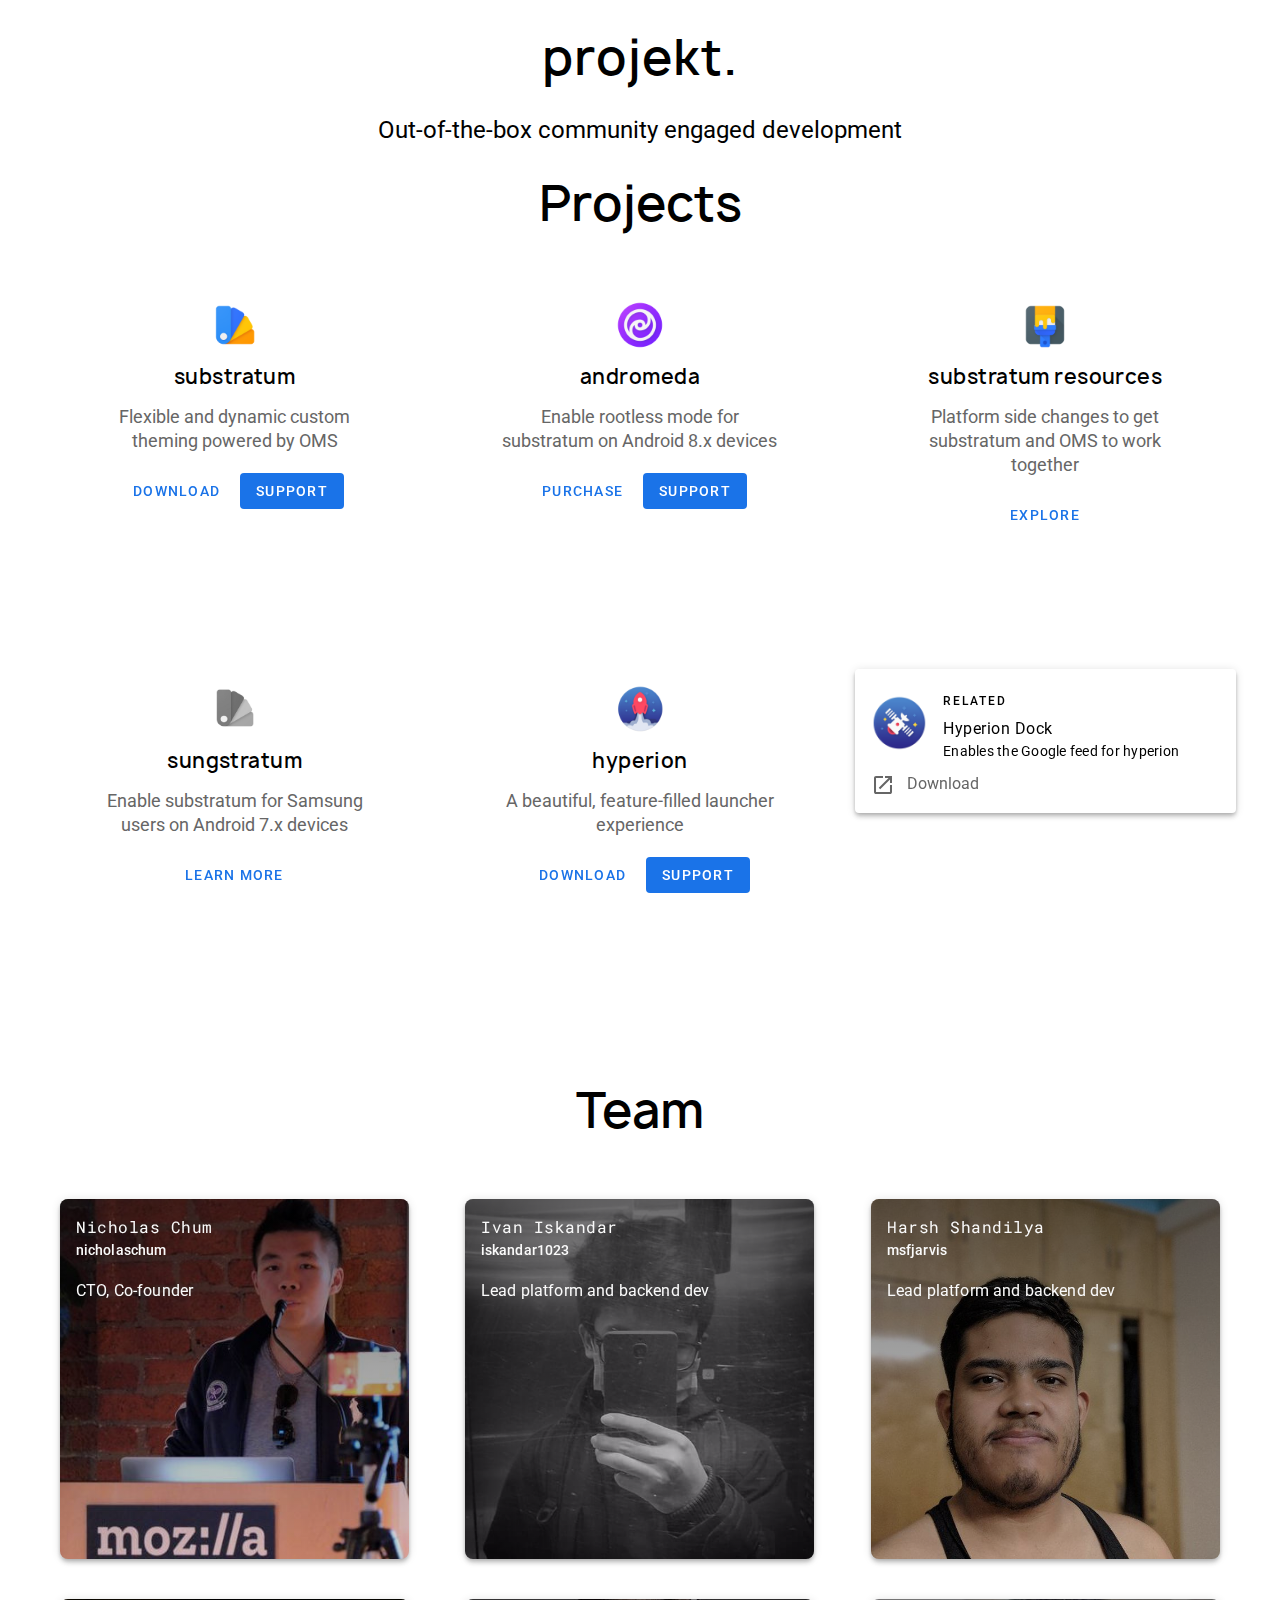
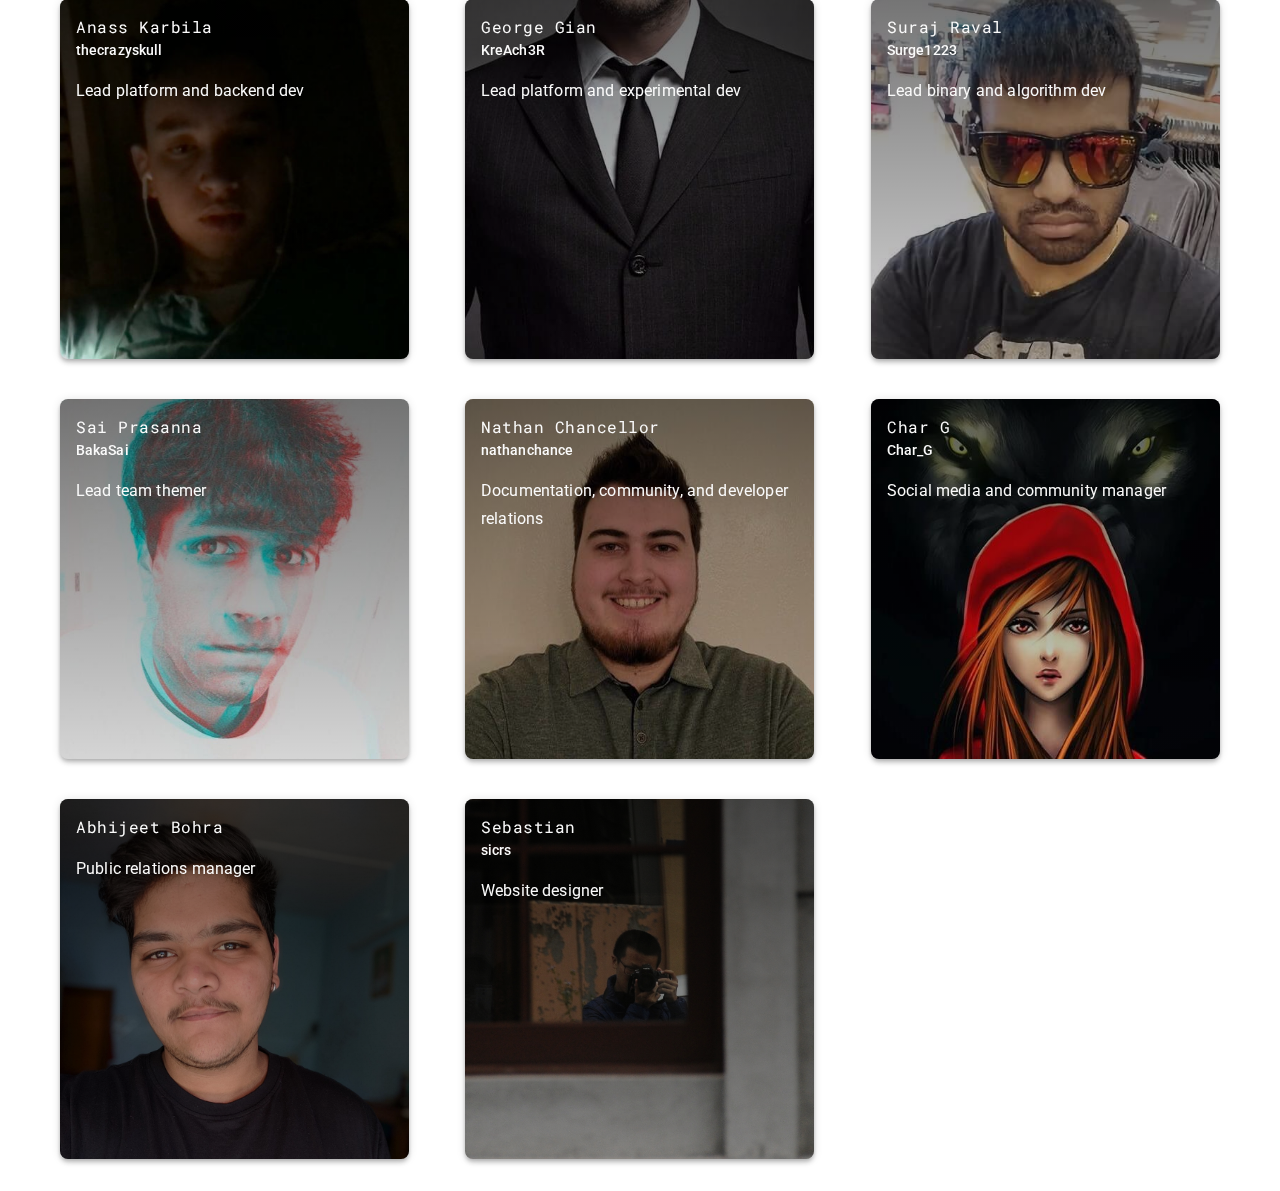
==== commit ac37c63d: "Various changes" ====
--- a/index.html
+++ b/index.html
@@ -224,9 +224,145 @@
                 </div>
             </section>
 
-            <section>
+            <section class="section team">
                 <h1 class="section--header mdc-typography--headline3">Team</h1>
+                <div class="mdc-layout-grid">
+                    <div class="mdc-layout-grid__inner">
+                        <div class="mdc-card mdc-layout-grid__cell team-member mdc-elevation--z4 mdc-ripple-surface spec-card" style="background-image: url(assets/images/team/image01.jpg);background-position: top">
+                            <a href="mailto:nicholas@prjkt.io" class="team-wrapper">
+                                <div class="team-header">
+                                    <div class="mdc-typography--body1">Nicholas Chum</div>
+                                    <div class="mdc-typography--subtitle2">nicholaschum</div>
+                                </div>
+                                <div class="team-content mdc-typography--subtitle1">
+                                    CTO, Co-founder
+                                </div>
+                                </a>
+                        </div>
+
+                        <div class="mdc-card mdc-layout-grid__cell team-member mdc-elevation--z4 mdc-ripple-surface spec-card" style="background-image: url(assets/images/team/image02.jpg);background-position: top">
+                            <a href="mailto:ivan@prjkt.io" class="team-wrapper">
+                                <div class="team-header">
+                                    <div class="mdc-typography--body1">Ivan Iskandar</div>
+                                    <div class="mdc-typography--subtitle2">iskandar1023</div>
+                                </div>
+                                <div class="team-content mdc-typography--subtitle1">
+                                    Lead platform and backend dev
+                                </div>
+                                </a>
+                        </div>
+
+                        <div class="mdc-card mdc-layout-grid__cell team-member mdc-elevation--z4 mdc-ripple-surface spec-card" style="background-image: url(assets/images/team/image03.jpg);background-position: center">
+                            <a href="harsh@prjkt.io" class="team-wrapper">
+                                <div class="team-header">
+                                    <div class="mdc-typography--body1">Harsh Shandilya</div>
+                                    <div class="mdc-typography--subtitle2">msfjarvis</div>
+                                </div>
+                                <div class="team-content mdc-typography--subtitle1">
+                                    Lead platform and backend dev
+                                </div>
+                                </a>
+                        </div>
+
+                        <div class="mdc-card mdc-layout-grid__cell team-member mdc-elevation--z4 mdc-ripple-surface spec-card" style="background-image: url(assets/images/team/image04.jpg);background-position: center">
+                            <a href="anas@prjkt.io" class="team-wrapper">
+                                <div class="team-header">
+                                    <div class="mdc-typography--body1">Anass Karbila</div>
+                                    <div class="mdc-typography--subtitle2">thecrazyskull</div>
+                                </div>
+                                <div class="team-content mdc-typography--subtitle1">
+                                    Lead platform and backend dev
+                                </div>
+                                </a>
+                        </div>
+
+                        <div class="mdc-card mdc-layout-grid__cell team-member mdc-elevation--z4 mdc-ripple-surface spec-card" style="background-image: url(assets/images/team/image05.jpg);background-position: top">
+                            <a href="george@prjkt.io" class="team-wrapper">
+                                <div class="team-header">
+                                    <div class="mdc-typography--body1">George Gian</div>
+                                    <div class="mdc-typography--subtitle2">KreAch3R</div>
+                                </div>
+                                <div class="team-content mdc-typography--subtitle1">
+                                    Lead platform and experimental dev
+                                </div>
+                                </a>
+                        </div>
+
+                        <div class="mdc-card mdc-layout-grid__cell team-member mdc-elevation--z4 mdc-ripple-surface spec-card" style="background-image: url(assets/images/team/image06.jpg);background-position: top">
+                            <a href="surge@prjkt.io" class="team-wrapper">
+                                <div class="team-header">
+                                    <div class="mdc-typography--body1">Suraj Raval</div>
+                                    <div class="mdc-typography--subtitle2">Surge1223</div>
+                                </div>
+                                <div class="team-content mdc-typography--subtitle1">
+                                    Lead binary and algorithm dev
+                                </div>
+                                </a>
+                        </div>
+
+                        <div class="mdc-card mdc-layout-grid__cell team-member mdc-elevation--z4 mdc-ripple-surface spec-card" style="background-image: url(assets/images/team/image07.jpg);background-position: top;">
+                            <a href="sai@prjkt.io" class="team-wrapper">
+                                <div class="team-header">
+                                    <div class="mdc-typography--body1">Sai Prasanna</div>
+                                    <div class="mdc-typography--subtitle2">BakaSai</div>
+                                </div>
+                                <div class="team-content mdc-typography--subtitle1">
+                                    Lead team themer
+                                </div>
+                                </a>
+                        </div>
+
+                        <div class="mdc-card mdc-layout-grid__cell team-member mdc-elevation--z4 mdc-ripple-surface spec-card" style="background-image: url(assets/images/team/image08.jpg);background-position: top">
+                            <a href="nathan@prjkt.io" class="team-wrapper">
+                                <div class="team-header">
+                                    <div class="mdc-typography--body1">Nathan Chancellor</div>
+                                    <div class="mdc-typography--subtitle2">nathanchance</div>
+                                </div>
+                                <div class="team-content mdc-typography--subtitle1">
+                                    Documentation, community, and developer relations
+                                </div>
+                                </a>
+                        </div>
+
+                        <div class="mdc-card mdc-layout-grid__cell team-member mdc-elevation--z4 mdc-ripple-surface spec-card" style="background-image: url(assets/images/team/image09.jpg);background-position: bottom">
+                            <a href="char@prjkt.io" class="team-wrapper">
+                                <div class="team-header">
+                                    <div class="mdc-typography--body1">Char G</div>
+                                    <div class="mdc-typography--subtitle2">Char_G</div>
+                                </div>
+                                <div class="team-content mdc-typography--subtitle1">
+                                    Social media and community manager
+                                </div>
+                                </a>
+                        </div>
+
+                        <div class="mdc-card mdc-layout-grid__cell team-member mdc-elevation--z4 mdc-ripple-surface spec-card" style="background-image: url(assets/images/team/image10.jpg);background-position: top">
+                            <a href="abhijeet@prjkt.io" class="team-wrapper">
+                                <div class="team-header">
+                                    <div class="mdc-typography--body1">Abhijeet Bohra</div>
+
+                                </div>
+                                <div class="team-content mdc-typography--subtitle1">
+                                    Public relations manager
+                                </div>
+                                </a>
+                        </div>
+
+                        <div class="mdc-card mdc-layout-grid__cell team-member mdc-elevation--z4 mdc-ripple-surface spec-card" style="background-image: url(assets/images/team/image11.jpg); height: auto">
+                            <a href="thesicrs@gmail.com" class="team-wrapper">
+                                <div class="team-header">
+                                    <div class="mdc-typography--body1">Sebastian</div>
+                                    <div class="mdc-typography--subtitle2">sicrs</div>
+                                </div>
+                                <div class="team-content mdc-typography--subtitle1">
+                                    Website designer
+                                </div>
+                                </a>
+                        </div>
+
+                    </div>
+                </div>
             </section>
-        </div>
+        </div> <!--main-->
     </body>
 </html>--- a/css/main.css
+++ b/css/main.css
@@ -1,7 +1,4 @@
 @media (max-width: 599px) {
-    .main {
-        width: 100vw;
-    }
     .desktop {
         display: none;
     }
@@ -24,10 +21,6 @@
 }
 
 @media (min-width: 600px) {
-    .main {
-        width: 70vw;
-        margin: 0 auto;
-    }
     .desktop {
         display: block;
     }
@@ -72,6 +65,10 @@
 .section--header {
     text-align: center;
     font-family: 'Manrope'
+}
+.main {
+    max-width: 1240px;
+    margin: 0 auto;
 }
 /*HERO*/
 .hero {
@@ -181,4 +178,47 @@
 .carousel-control--right {
     float: right;
     margin: 0 32px
+}
+
+/*TEAM*/
+.team-member {
+    margin: 8px 16px;
+    border-radius: 8px;
+}
+
+.spec-card {
+    height: 120px;
+    color: #fafafa
+}
+
+.spec-card::before::hover {
+    opacity: .3;
+}
+.team-wrapper {
+    height: 100%;
+    background-image: linear-gradient(to top, rgba(0,0,0, .15), rgba(0,0,0, .54))
+}
+.spec-card * {
+    z-index: 99
+}
+.team-image, .spec-card {
+    background-image: url(../assets/images/test.png);
+    background-size: cover;
+    background-repeat: no-repeat;
+    background-position: center;
+}
+.team-image::before {
+    width: 100%;
+    padding-top: 100%;
+    display: block;
+    content: ''
+}
+.team-header {
+    padding: 16px;
+}
+.team-header .mdc-typography--body1 {
+    font-family: 'Roboto Mono'
+}
+.team-content {
+    padding: 0 16px 16px;
 }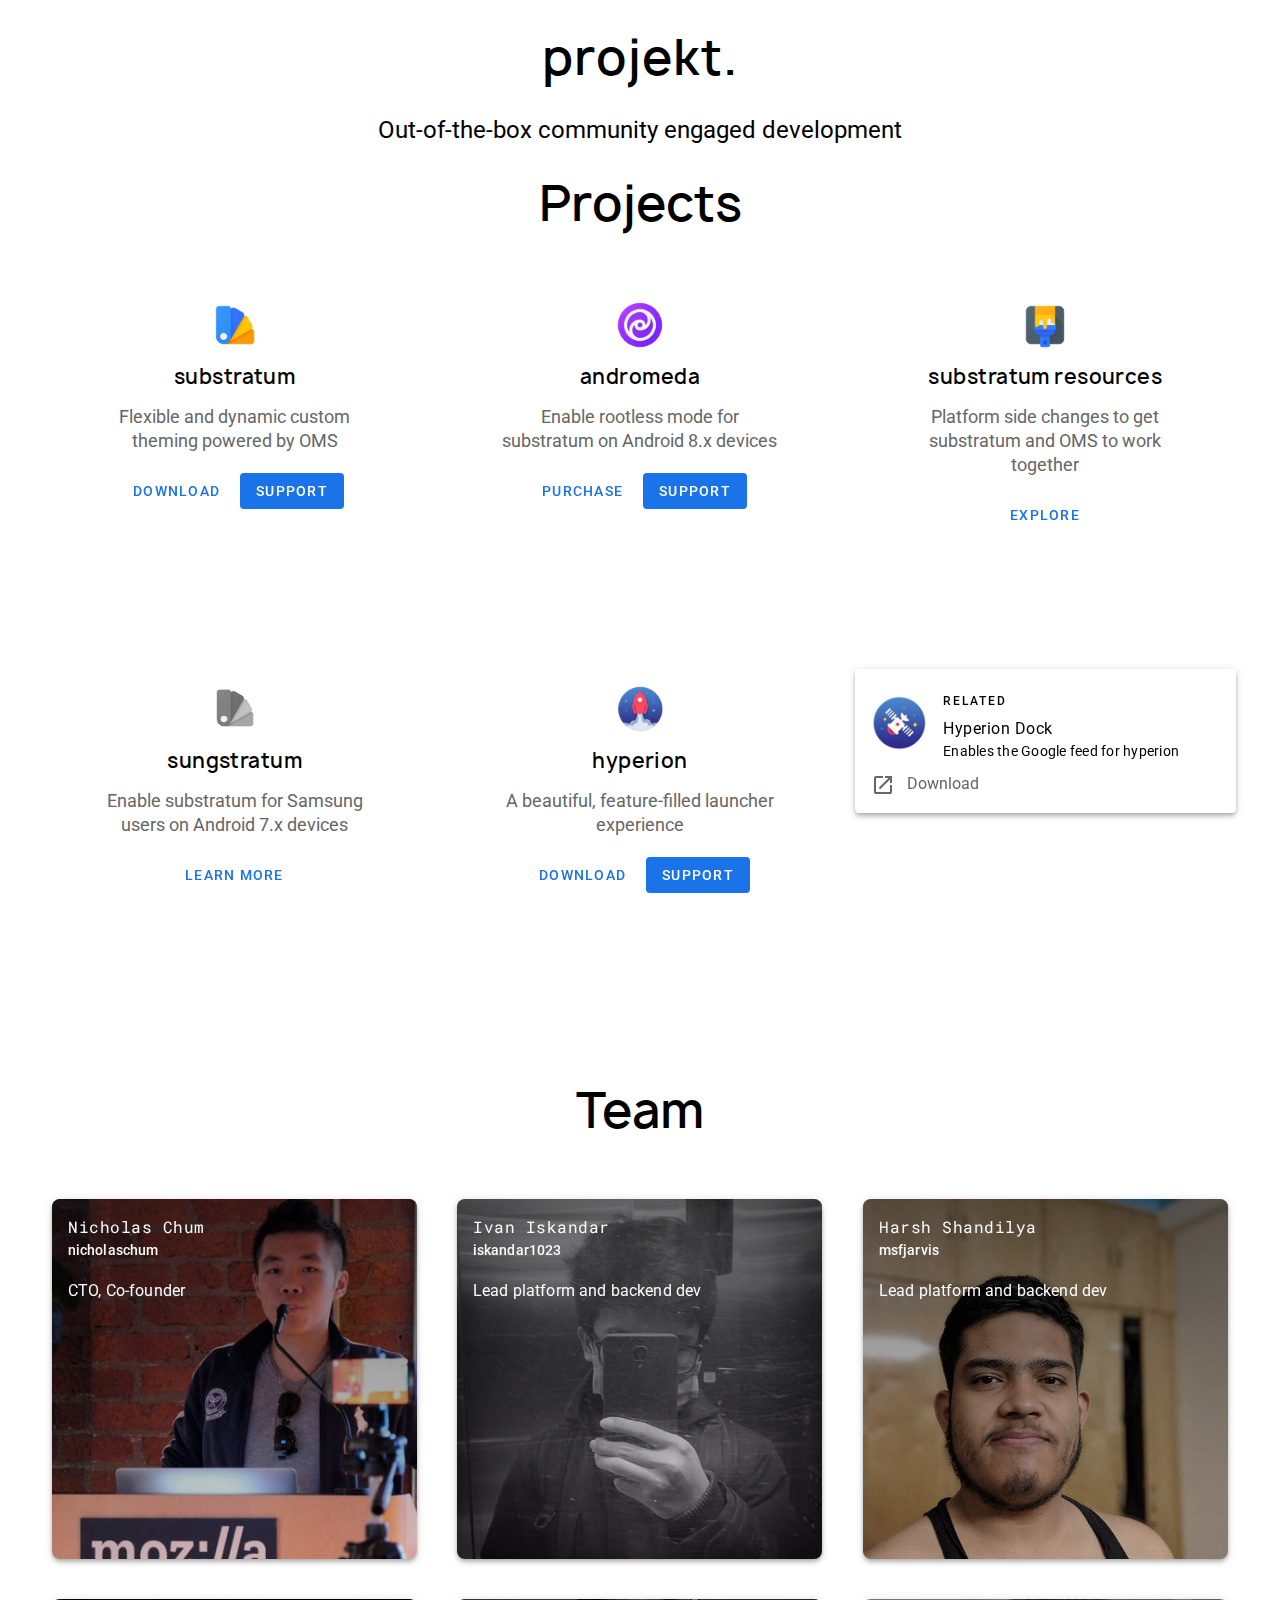
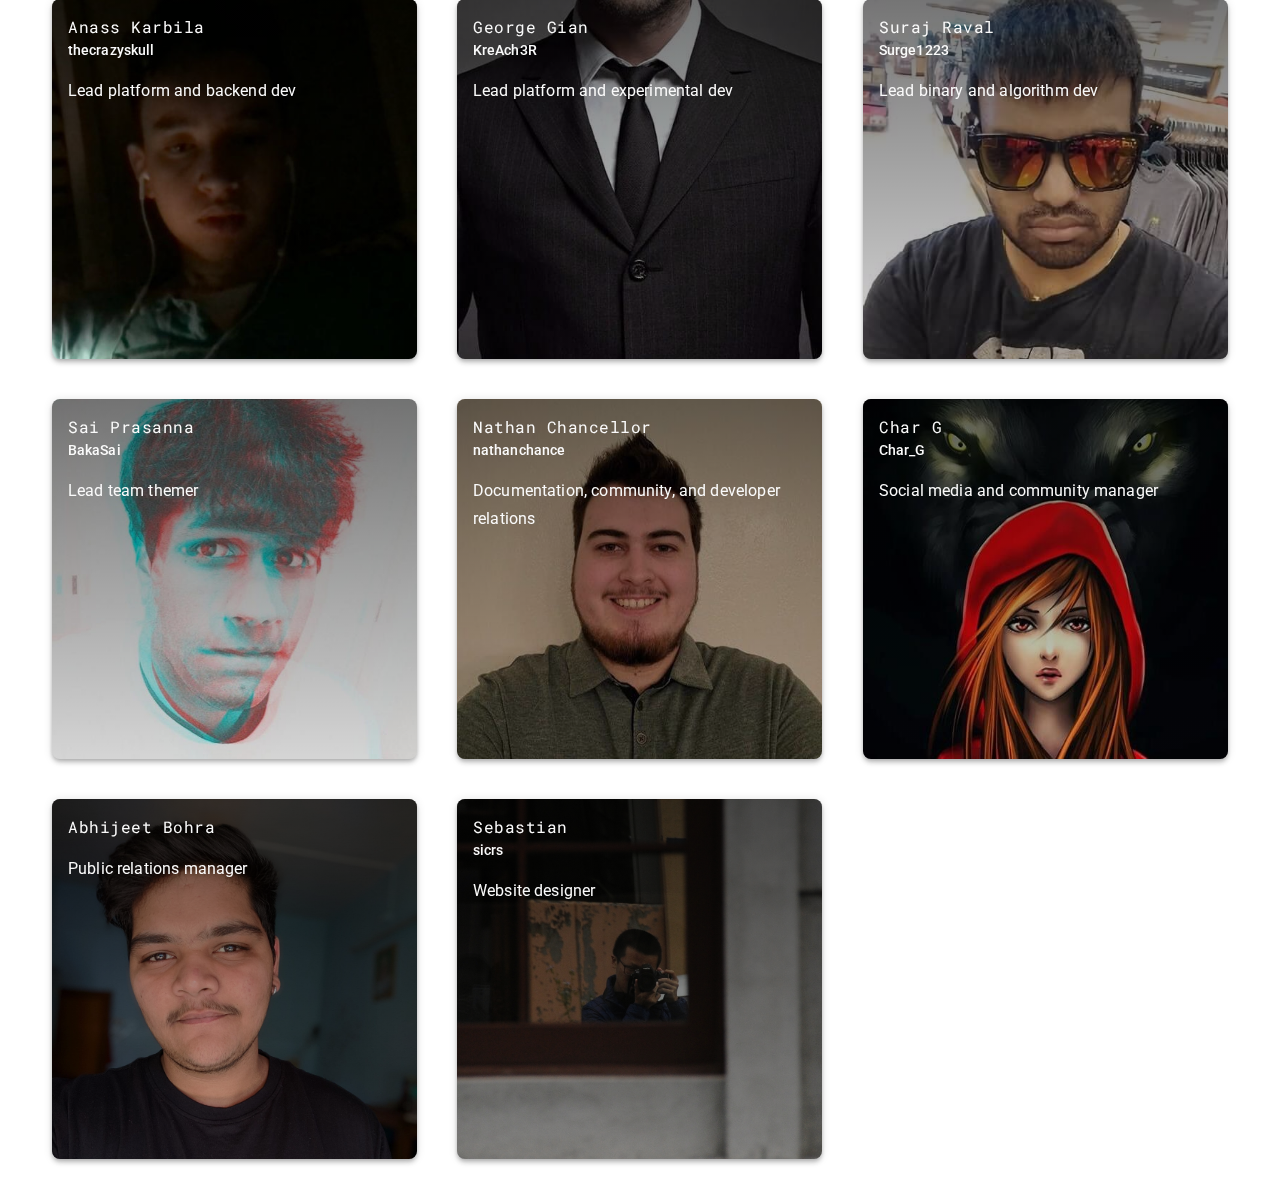
==== commit c5739b0d: "Fix derp" ====
--- a/index.html
+++ b/index.html
@@ -253,7 +253,7 @@
                         </div>
 
                         <div class="mdc-card mdc-layout-grid__cell team-member mdc-elevation--z4 mdc-ripple-surface spec-card" style="background-image: url(assets/images/team/image03.jpg);background-position: center">
-                            <a href="harsh@prjkt.io" class="team-wrapper">
+                            <a href="mailto:harsh@prjkt.io" class="team-wrapper">
                                 <div class="team-header">
                                     <div class="mdc-typography--body1">Harsh Shandilya</div>
                                     <div class="mdc-typography--subtitle2">msfjarvis</div>
@@ -265,7 +265,7 @@
                         </div>
 
                         <div class="mdc-card mdc-layout-grid__cell team-member mdc-elevation--z4 mdc-ripple-surface spec-card" style="background-image: url(assets/images/team/image04.jpg);background-position: center">
-                            <a href="anas@prjkt.io" class="team-wrapper">
+                            <a href="mailto:anas@prjkt.io" class="team-wrapper">
                                 <div class="team-header">
                                     <div class="mdc-typography--body1">Anass Karbila</div>
                                     <div class="mdc-typography--subtitle2">thecrazyskull</div>
@@ -277,7 +277,7 @@
                         </div>
 
                         <div class="mdc-card mdc-layout-grid__cell team-member mdc-elevation--z4 mdc-ripple-surface spec-card" style="background-image: url(assets/images/team/image05.jpg);background-position: top">
-                            <a href="george@prjkt.io" class="team-wrapper">
+                            <a href="mailto:george@prjkt.io" class="team-wrapper">
                                 <div class="team-header">
                                     <div class="mdc-typography--body1">George Gian</div>
                                     <div class="mdc-typography--subtitle2">KreAch3R</div>
@@ -289,7 +289,7 @@
                         </div>
 
                         <div class="mdc-card mdc-layout-grid__cell team-member mdc-elevation--z4 mdc-ripple-surface spec-card" style="background-image: url(assets/images/team/image06.jpg);background-position: top">
-                            <a href="surge@prjkt.io" class="team-wrapper">
+                            <a href="mailto:surge@prjkt.io" class="team-wrapper">
                                 <div class="team-header">
                                     <div class="mdc-typography--body1">Suraj Raval</div>
                                     <div class="mdc-typography--subtitle2">Surge1223</div>
@@ -301,7 +301,7 @@
                         </div>
 
                         <div class="mdc-card mdc-layout-grid__cell team-member mdc-elevation--z4 mdc-ripple-surface spec-card" style="background-image: url(assets/images/team/image07.jpg);background-position: top;">
-                            <a href="sai@prjkt.io" class="team-wrapper">
+                            <a href="mailto:sai@prjkt.io" class="team-wrapper">
                                 <div class="team-header">
                                     <div class="mdc-typography--body1">Sai Prasanna</div>
                                     <div class="mdc-typography--subtitle2">BakaSai</div>
@@ -313,7 +313,7 @@
                         </div>
 
                         <div class="mdc-card mdc-layout-grid__cell team-member mdc-elevation--z4 mdc-ripple-surface spec-card" style="background-image: url(assets/images/team/image08.jpg);background-position: top">
-                            <a href="nathan@prjkt.io" class="team-wrapper">
+                            <a href="mailto:nathan@prjkt.io" class="team-wrapper">
                                 <div class="team-header">
                                     <div class="mdc-typography--body1">Nathan Chancellor</div>
                                     <div class="mdc-typography--subtitle2">nathanchance</div>
@@ -325,7 +325,7 @@
                         </div>
 
                         <div class="mdc-card mdc-layout-grid__cell team-member mdc-elevation--z4 mdc-ripple-surface spec-card" style="background-image: url(assets/images/team/image09.jpg);background-position: bottom">
-                            <a href="char@prjkt.io" class="team-wrapper">
+                            <a href="mailto:char@prjkt.io" class="team-wrapper">
                                 <div class="team-header">
                                     <div class="mdc-typography--body1">Char G</div>
                                     <div class="mdc-typography--subtitle2">Char_G</div>
@@ -337,7 +337,7 @@
                         </div>
 
                         <div class="mdc-card mdc-layout-grid__cell team-member mdc-elevation--z4 mdc-ripple-surface spec-card" style="background-image: url(assets/images/team/image10.jpg);background-position: top">
-                            <a href="abhijeet@prjkt.io" class="team-wrapper">
+                            <a href="mailto:abhijeet@prjkt.io" class="team-wrapper">
                                 <div class="team-header">
                                     <div class="mdc-typography--body1">Abhijeet Bohra</div>
 
@@ -349,7 +349,7 @@
                         </div>
 
                         <div class="mdc-card mdc-layout-grid__cell team-member mdc-elevation--z4 mdc-ripple-surface spec-card" style="background-image: url(assets/images/team/image11.jpg); height: auto">
-                            <a href="thesicrs@gmail.com" class="team-wrapper">
+                            <a href="mailto:thesicrs@gmail.com" class="team-wrapper">
                                 <div class="team-header">
                                     <div class="mdc-typography--body1">Sebastian</div>
                                     <div class="mdc-typography--subtitle2">sicrs</div>
--- a/css/main.css
+++ b/css/main.css
@@ -182,7 +182,7 @@
 
 /*TEAM*/
 .team-member {
-    margin: 8px 16px;
+    margin: 8px;
     border-radius: 8px;
 }
 
